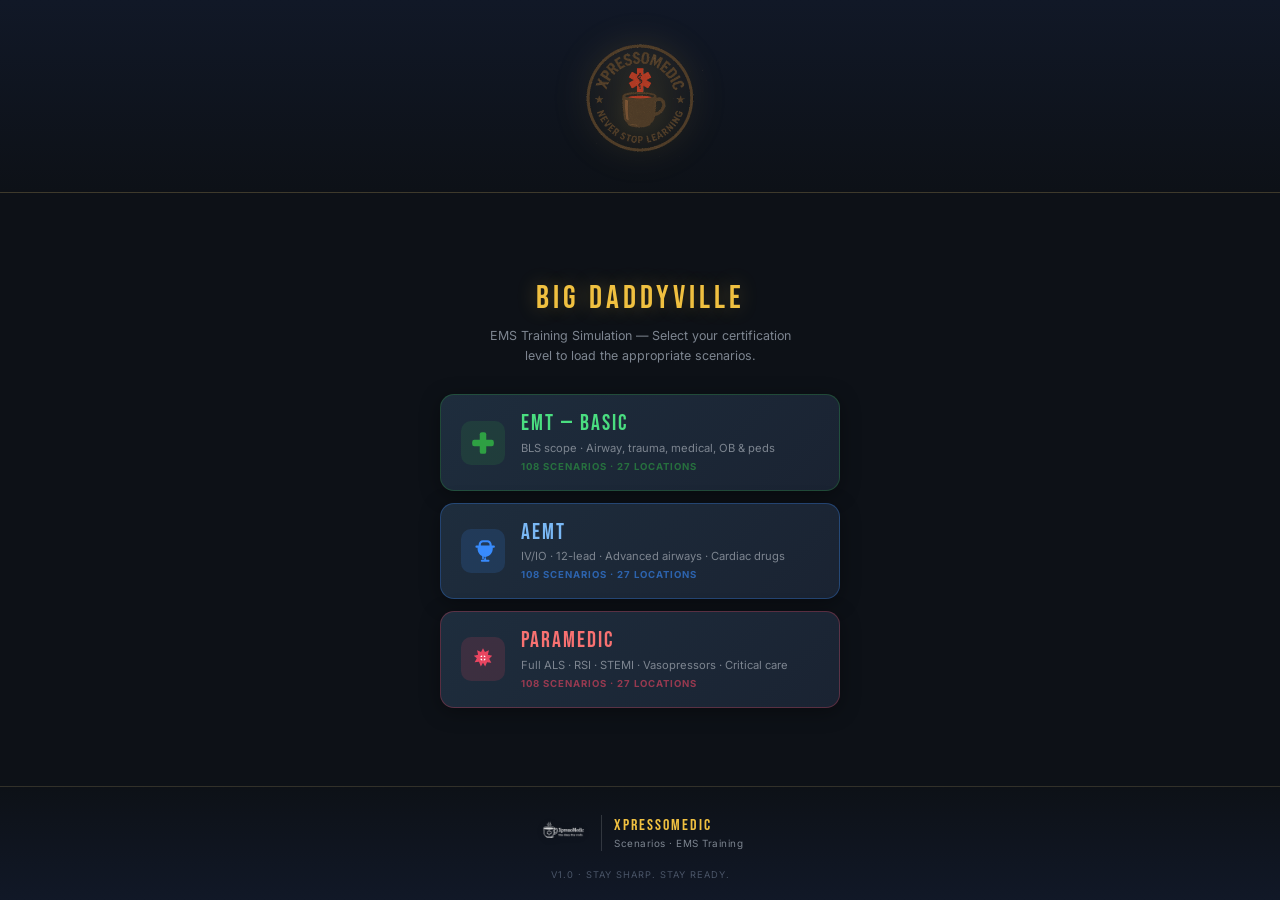
==== index.html @ c9c040af "Replace index.html with XpressoMedic Scenarios level selector" ====
<!DOCTYPE html>
<html lang="en">
<head>
  <meta charset="UTF-8"/>
  <meta name="viewport" content="width=device-width, initial-scale=1.0, viewport-fit=cover"/>
  <meta name="apple-mobile-web-app-capable" content="yes"/>
  <meta name="apple-mobile-web-app-status-bar-style" content="black-translucent"/>
  <title>XpressoMedic Scenarios</title>
  <link rel="stylesheet" href="css/style.css"/>
  <style>
    /* ── HOME SCREEN OVERRIDES ── */
    * { box-sizing: border-box; margin: 0; padding: 0; }

    body {
      font-family: 'Inter', -apple-system, BlinkMacSystemFont, sans-serif;
      background: #0d1117;
      color: #e6edf3;
      min-height: 100vh;
      min-height: -webkit-fill-available;
      display: flex;
      flex-direction: column;
      overflow-x: hidden;
    }

    /* HEADER */
    .home-header {
      background: linear-gradient(180deg, #111827 0%, #0d1117 100%);
      border-bottom: 1px solid rgba(240,192,64,0.2);
      padding: calc(env(safe-area-inset-top, 0px) + 28px) 24px 24px;
      display: flex;
      flex-direction: column;
      align-items: center;
      gap: 0;
      flex-shrink: 0;
    }

    .header-logo {
      width: 140px;
      height: 140px;
      object-fit: contain;
      filter: drop-shadow(0 0 16px rgba(240,192,64,0.25));
    }

    /* BODY */
    .home-body {
      flex: 1;
      display: flex;
      flex-direction: column;
      align-items: center;
      padding: 28px 20px 20px;
      gap: 0;
    }

    .home-title {
      font-family: 'Bebas Neue', 'Impact', sans-serif;
      font-size: 2rem;
      letter-spacing: 4px;
      color: #f0c040;
      text-align: center;
      margin-bottom: 8px;
      text-shadow: 0 0 20px rgba(240,192,64,0.3);
    }

    .home-subtitle {
      font-size: 0.78rem;
      color: #7d8590;
      text-align: center;
      line-height: 1.6;
      margin-bottom: 28px;
      max-width: 320px;
    }

    /* LEVEL CARDS */
    .level-cards {
      display: flex;
      flex-direction: column;
      gap: 12px;
      width: 100%;
      max-width: 400px;
    }

    .level-card {
      background: linear-gradient(135deg, #1e2d3d, #1a2332);
      border-radius: 14px;
      padding: 18px 20px;
      display: flex;
      align-items: center;
      gap: 16px;
      text-decoration: none;
      color: #e6edf3;
      transition: transform 0.15s, box-shadow 0.15s;
      -webkit-tap-highlight-color: transparent;
      box-shadow: 0 4px 20px rgba(0,0,0,0.35);
      position: relative;
      overflow: hidden;
    }

    .level-card::before {
      content: '';
      position: absolute;
      left: 0; top: 0; bottom: 0;
      width: 4px;
      border-radius: 14px 0 0 14px;
    }

    .level-card.emtb  { border: 1px solid rgba(46,160,67,0.3); }
    .level-card.aemt  { border: 1px solid rgba(56,139,253,0.3); }
    .level-card.medic { border: 1px solid rgba(233,69,96,0.3); }

    .level-card.emtb::before  { background: #2ea043; }
    .level-card.aemt::before  { background: #388bfd; }
    .level-card.medic::before { background: #e94560; }

    .level-card:active { transform: scale(0.98); }

    /* SVG icon container */
    .level-svg-icon {
      width: 44px;
      height: 44px;
      flex-shrink: 0;
      display: flex;
      align-items: center;
      justify-content: center;
      border-radius: 10px;
    }
    .level-card.emtb  .level-svg-icon { background: rgba(46,160,67,0.15); }
    .level-card.aemt  .level-svg-icon { background: rgba(56,139,253,0.15); }
    .level-card.medic .level-svg-icon { background: rgba(233,69,96,0.15); }

    .level-svg-icon svg {
      width: 26px;
      height: 26px;
    }

    .level-info { flex: 1; }

    .level-name {
      font-family: 'Bebas Neue', 'Impact', sans-serif;
      font-size: 1.35rem;
      letter-spacing: 2px;
      line-height: 1;
      margin-bottom: 5px;
    }
    .level-card.emtb  .level-name { color: #4ade80; }
    .level-card.aemt  .level-name { color: #7ab8f5; }
    .level-card.medic .level-name { color: #f87171; }

    .level-desc {
      font-size: 0.7rem;
      color: #7d8590;
      line-height: 1.5;
    }

    .level-count {
      font-size: 0.6rem;
      font-weight: 700;
      letter-spacing: 1px;
      text-transform: uppercase;
      margin-top: 4px;
      opacity: 0.6;
    }
    .level-card.emtb  .level-count { color: #2ea043; }
    .level-card.aemt  .level-count { color: #388bfd; }
    .level-card.medic .level-count { color: #e94560; }

    /* FOOTER */
    .home-footer {
      background: linear-gradient(180deg, #0d1117 0%, #111827 100%);
      border-top: 1px solid rgba(240,192,64,0.15);
      padding: 20px 24px;
      padding-bottom: calc(20px + env(safe-area-inset-bottom, 0px));
      display: flex;
      flex-direction: column;
      align-items: center;
      gap: 10px;
      flex-shrink: 0;
    }

    .footer-logo-row {
      display: flex;
      align-items: center;
      gap: 12px;
    }

    .footer-logo-img {
      height: 52px;
      width: auto;
      object-fit: contain;
      filter: brightness(0) invert(1) drop-shadow(0 1px 4px rgba(0,0,0,0.3));
      opacity: 0.85;
    }

    .footer-divider {
      width: 1px;
      height: 36px;
      background: rgba(255,255,255,0.15);
    }

    .footer-text-block { text-align: left; }

    .footer-brand {
      font-family: 'Bebas Neue', sans-serif;
      font-size: 1rem;
      letter-spacing: 2px;
      color: #f0c040;
      line-height: 1;
    }

    .footer-sub {
      font-size: 0.62rem;
      color: #7d8590;
      letter-spacing: 0.5px;
      margin-top: 3px;
    }

    .footer-version {
      font-size: 0.58rem;
      color: #4a5568;
      letter-spacing: 1px;
      text-transform: uppercase;
    }
  </style>
</head>
<body>

  <!-- HEADER -->
  <div class="home-header">
    <img src="images/xpresso-circle.png" alt="XpressoMedic" class="header-logo"/>
  </div>

  <!-- BODY -->
  <div class="home-body">

    <div class="home-title">Big Daddyville</div>
    <p class="home-subtitle">EMS Training Simulation — Select your certification level to load the appropriate scenarios.</p>

    <div class="level-cards">

      <!-- EMT-Basic -->
      <a class="level-card emtb" href="map.html?level=emtb">
        <div class="level-svg-icon">
          <svg viewBox="0 0 24 24" fill="none" xmlns="http://www.w3.org/2000/svg">
            <!-- Medical cross -->
            <rect x="9" y="2" width="6" height="20" rx="2" fill="#2ea043"/>
            <rect x="2" y="9" width="20" height="6" rx="2" fill="#2ea043"/>
          </svg>
        </div>
        <div class="level-info">
          <div class="level-name">EMT — Basic</div>
          <div class="level-desc">BLS scope · Airway, trauma, medical, OB &amp; peds</div>
          <div class="level-count">108 scenarios · 27 locations</div>
        </div>
      </a>

      <!-- AEMT -->
      <a class="level-card aemt" href="map.html?level=aemt">
        <div class="level-svg-icon">
          <svg viewBox="0 0 24 24" fill="none" xmlns="http://www.w3.org/2000/svg">
            <!-- IV drip bag -->
            <path d="M12 2C9.8 2 8 3.8 8 6v1H6a1 1 0 000 2h1v1c0 3.9 2.9 7.1 6.7 7.5L13 20h-2a1 1 0 000 2h6a1 1 0 000-2h-2l-.7-2.5C18.1 17.1 21 13.9 21 10V9h1a1 1 0 000-2h-2V6c0-2.2-1.8-4-4-4h-4zm0 2h4c1.1 0 2 .9 2 2v1H10V6c0-1.1.9-2 2-2z" fill="#388bfd"/>
            <circle cx="12" cy="13" r="1.5" fill="#388bfd"/>
            <line x1="12" y1="14.5" x2="12" y2="19" stroke="#388bfd" stroke-width="1.5" stroke-linecap="round"/>
          </svg>
        </div>
        <div class="level-info">
          <div class="level-name">AEMT</div>
          <div class="level-desc">IV/IO · 12-lead · Advanced airways · Cardiac drugs</div>
          <div class="level-count">108 scenarios · 27 locations</div>
        </div>
      </a>

      <!-- Paramedic -->
      <a class="level-card medic" href="map.html?level=medic">
        <div class="level-svg-icon">
          <!-- Star of Life -->
          <svg viewBox="0 0 24 24" fill="none" xmlns="http://www.w3.org/2000/svg">
            <path d="M12 2l1.8 3.6L17.5 4l-1 4 4 1-2.8 2.8 2 3.7-4-.5L14 19l-2-3.5L10 19l-1.7-4.5-4 .5 2-3.7L3.5 9l4-1-1-4 3.7 1.6z" fill="#e94560"/>
            <circle cx="12" cy="11" r="2.5" fill="white"/>
            <rect x="11.2" y="8" width="1.6" height="6" rx="0.8" fill="#e94560"/>
            <rect x="9" y="10.2" width="6" height="1.6" rx="0.8" fill="#e94560"/>
          </svg>
        </div>
        <div class="level-info">
          <div class="level-name">Paramedic</div>
          <div class="level-desc">Full ALS · RSI · STEMI · Vasopressors · Critical care</div>
          <div class="level-count">108 scenarios · 27 locations</div>
        </div>
      </a>

    </div>
  </div>

  <!-- FOOTER -->
  <div class="home-footer">
    <div class="footer-logo-row">
      <img src="images/xpresso-white.png" alt="XpressoMedic" class="footer-logo-img"/>
      <div class="footer-divider"></div>
      <div class="footer-text-block">
        <div class="footer-brand">XpressoMedic</div>
        <div class="footer-sub">Scenarios · EMS Training</div>
      </div>
    </div>
    <div class="footer-version">v1.0 · Stay Sharp. Stay Ready.</div>
  </div>

</body>
</html>
---- css/style.css ----
/* ============================================================
   XpressoMedic Scenarios — App Stylesheet
   Dark theme, gold accent, Inter font
   ============================================================ */

@import url('https://fonts.googleapis.com/css2?family=Bebas+Neue&family=Inter:wght@400;500;600;700&display=swap');

*, *::before, *::after { box-sizing: border-box; margin: 0; padding: 0; }

:root {
  --bg:          #0d1117;
  --surface:     #161b22;
  --panel:       #1a2332;
  --card:        #1e2d3d;
  --gold:        #f0c040;
  --gold2:       #ffd966;
  --red:         #e94560;
  --green:       #2ea043;
  --blue:        #388bfd;
  --text:        #e6edf3;
  --muted:       #7d8590;
  --border:      #30363d;
  --radius:      10px;

  /* Safe areas for iOS notch / home bar */
  --safe-top:    env(safe-area-inset-top, 0px);
  --safe-bottom: env(safe-area-inset-bottom, 0px);
  --safe-left:   env(safe-area-inset-left, 0px);
  --safe-right:  env(safe-area-inset-right, 0px);
}

html, body {
  height: 100%;
  overflow: hidden;
  font-family: 'Inter', sans-serif;
  background: var(--bg);
  color: var(--text);
  -webkit-font-smoothing: antialiased;
  -webkit-tap-highlight-color: transparent;
  user-select: none;
  -webkit-user-select: none;
}

/* ── HOME SCREEN ─────────────────────────────────────────── */
.home-screen {
  display: flex;
  flex-direction: column;
  min-height: 100vh;
  min-height: -webkit-fill-available;
  background: linear-gradient(160deg, #0d1117 0%, #1a1a2e 50%, #0d1117 100%);
  padding-top: var(--safe-top);
  padding-bottom: var(--safe-bottom);
}

.home-header {
  padding: 24px 24px 20px;
  text-align: center;
  border-bottom: 1px solid var(--border);
  background: linear-gradient(180deg, #1a1a2e 0%, #0d1117 100%);
  flex-shrink: 0;
}

.home-logo {
  max-width: 260px;
  max-height: 70px;
  object-fit: contain;
  margin: 0 auto;
  display: block;
  filter: drop-shadow(0 2px 8px rgba(240,192,64,0.2));
}

.home-logo-placeholder {
  font-family: 'Bebas Neue', sans-serif;
  font-size: 2rem;
  color: var(--gold);
  letter-spacing: 3px;
  margin-bottom: 4px;
  text-shadow: 0 0 20px rgba(240,192,64,0.4);
}

.home-tagline {
  font-size: 0.7rem;
  color: var(--muted);
  letter-spacing: 2px;
  text-transform: uppercase;
}

.home-body {
  flex: 1;
  display: flex;
  flex-direction: column;
  align-items: center;
  justify-content: center;
  padding: 32px 24px;
  gap: 16px;
}

.home-title {
  font-family: 'Bebas Neue', sans-serif;
  font-size: 1.6rem;
  color: var(--gold);
  letter-spacing: 3px;
  text-align: center;
  margin-bottom: 8px;
}

.home-subtitle {
  font-size: 0.8rem;
  color: var(--muted);
  text-align: center;
  line-height: 1.6;
  margin-bottom: 16px;
  max-width: 320px;
}

/* Level select cards */
.level-cards {
  display: flex;
  flex-direction: column;
  gap: 14px;
  width: 100%;
  max-width: 380px;
}

.level-card {
  background: linear-gradient(135deg, var(--card), var(--panel));
  border: 1px solid var(--border);
  border-radius: 16px;
  padding: 20px 22px;
  display: flex;
  align-items: center;
  gap: 18px;
  cursor: pointer;
  transition: all 0.18s;
  text-decoration: none;
  color: var(--text);
  -webkit-tap-highlight-color: transparent;
  position: relative;
  overflow: hidden;
  box-shadow: 0 4px 16px rgba(0,0,0,0.3);
}

.level-card::before {
  content: '';
  position: absolute;
  inset: 0;
  opacity: 0;
  transition: opacity 0.18s;
  border-radius: 14px;
}

.level-card:active::before { opacity: 1; background: rgba(255,255,255,0.06); }
.level-card:active { transform: scale(0.98); }

.level-card.emtb { border-left: 4px solid #2ea043; }
.level-card.aemt { border-left: 4px solid #388bfd; }
.level-card.medic { border-left: 4px solid #e94560; }

.level-card.emtb::before { background: rgba(46,160,67,0.08); }
.level-card.aemt::before  { background: rgba(56,139,253,0.08); }
.level-card.medic::before { background: rgba(233,69,96,0.08); }

.level-icon {
  font-size: 2.4rem;
  flex-shrink: 0;
  filter: drop-shadow(0 2px 8px rgba(0,0,0,0.5));
}

.level-info { flex: 1; }

.level-name {
  font-family: 'Bebas Neue', sans-serif;
  font-size: 1.5rem;
  letter-spacing: 2px;
  line-height: 1;
  margin-bottom: 6px;
}
.level-card.emtb .level-name { color: #4ade80; }
.level-card.aemt .level-name { color: #7ab8f5; }
.level-card.medic .level-name { color: #f87171; }

.level-desc {
  font-size: 0.72rem;
  color: var(--muted);
  line-height: 1.55;
}

/* arrow removed - clean tap target */

.home-footer {
  padding: 16px 24px;
  padding-bottom: calc(16px + var(--safe-bottom));
  text-align: center;
  border-top: 1px solid var(--border);
  flex-shrink: 0;
}

.home-footer p {
  font-size: 0.62rem;
  color: var(--muted);
  letter-spacing: 0.5px;
}

.home-footer strong { color: var(--gold); }

/* ── MAP SCREEN ──────────────────────────────────────────── */
.map-screen {
  display: flex;
  flex-direction: column;
  height: 100vh;
  height: -webkit-fill-available;
  overflow: hidden;
  padding-top: var(--safe-top);
}

/* Header */
.app-header {
  background: linear-gradient(90deg, #0d1117 0%, #1a1a2e 50%, #0d1117 100%);
  border-bottom: 2px solid var(--gold);
  padding: 8px 14px;
  display: flex;
  align-items: center;
  gap: 12px;
  flex-shrink: 0;
  position: relative;
}

.app-header::after {
  content: '';
  position: absolute;
  bottom: -4px;
  left: 0; right: 0;
  height: 2px;
  background: linear-gradient(90deg, transparent, var(--gold), transparent);
  opacity: 0.3;
}

.header-back {
  background: none;
  border: 1px solid var(--border);
  color: var(--gold);
  font-size: 1.1rem;
  padding: 6px 10px;
  border-radius: 8px;
  cursor: pointer;
  flex-shrink: 0;
  line-height: 1;
}

.header-back:active { background: rgba(255,255,255,0.08); }

.header-center { flex: 1; min-width: 0; }

.header-title {
  font-family: 'Bebas Neue', sans-serif;
  font-size: 1.4rem;
  letter-spacing: 3px;
  color: var(--gold);
  line-height: 1;
  white-space: nowrap;
  overflow: hidden;
  text-overflow: ellipsis;
}

.header-sub {
  font-size: 0.58rem;
  color: var(--muted);
  letter-spacing: 1.5px;
  text-transform: uppercase;
  margin-top: 1px;
}

.header-badge {
  background: linear-gradient(135deg, #c0392b, var(--red));
  color: #fff;
  font-size: 0.55rem;
  font-weight: 700;
  padding: 4px 8px;
  border-radius: 20px;
  letter-spacing: 0.5px;
  text-transform: uppercase;
  flex-shrink: 0;
  white-space: nowrap;
}

.header-badge.emtb  { background: linear-gradient(135deg, #166534, #2ea043); }
.header-badge.aemt  { background: linear-gradient(135deg, #1e3a5f, #388bfd); }
.header-badge.medic { background: linear-gradient(135deg, #7f1d1d, var(--red)); }

/* Layout */
.map-layout {
  display: flex;
  flex: 1;
  overflow: hidden;
}

/* Map */
.map-wrap {
  flex: 1;
  position: relative;
  overflow: hidden;
  background: var(--bg);
  -webkit-tap-highlight-color: transparent;
}

svg#town {
  width: 100%;
  height: 100%;
  display: block;
  touch-action: none;
}

/* Pins */
.pin-group { cursor: pointer; }
.pin-circle { transition: filter 0.15s; }
.pin-group:hover .pin-circle,
.pin-group.active .pin-circle {
  filter: brightness(1.4) drop-shadow(0 0 10px currentColor);
}
.pin-group.active .pin-circle {
  stroke: #fff !important;
  stroke-width: 3 !important;
}

/* Hover popup */
#hover-popup {
  position: absolute;
  pointer-events: none;
  display: none;
  z-index: 100;
  flex-direction: column;
  align-items: center;
}
#hover-popup.visible { display: flex; }

.popup-card {
  background: linear-gradient(160deg, #1a2a3e, #0d1b2e);
  border: 1.5px solid var(--gold);
  border-radius: 10px;
  min-width: 170px;
  max-width: 210px;
  box-shadow: 0 12px 40px rgba(0,0,0,0.7);
  overflow: hidden;
  animation: popIn 0.12s ease-out;
}
@keyframes popIn {
  from { opacity:0; transform:scale(0.88); }
  to   { opacity:1; transform:scale(1); }
}
.popup-logo-area {
  width: 100%;
  height: 72px;
  display: flex;
  align-items: center;
  justify-content: center;
  position: relative;
  overflow: hidden;
}
.popup-logo-bg {
  position: absolute;
  inset: 0;
  opacity: 0.12;
  font-size: 80px;
  display: flex;
  align-items: center;
  justify-content: center;
  filter: blur(6px);
}
.popup-logo-main {
  position: relative;
  font-size: 2.4rem;
  filter: drop-shadow(0 2px 8px rgba(0,0,0,0.5));
}
.popup-sign {
  font-size: 0.58rem;
  letter-spacing: 2px;
  text-align: center;
  padding: 2px 8px 0;
  color: var(--gold);
  text-transform: uppercase;
  opacity: 0.65;
  font-weight: 600;
}
.popup-info { padding: 7px 11px 9px; border-top: 1px solid rgba(240,192,64,0.15); }
.popup-name {
  font-family: 'Bebas Neue', sans-serif;
  font-size: 0.95rem;
  color: var(--gold);
  letter-spacing: 1px;
  line-height: 1.1;
}
.popup-addr  { font-size: 0.6rem; color: var(--muted); margin-top: 2px; }
.popup-meta  { margin-top: 4px; display: flex; align-items: center; gap: 4px; }
.popup-cat-dot   { display: inline-block; width: 6px; height: 6px; border-radius: 50%; flex-shrink: 0; }
.popup-cat-label { font-size: 0.58rem; color: var(--muted); text-transform: uppercase; letter-spacing: 0.5px; }
.popup-hint { margin-top: 5px; font-size: 0.58rem; color: #3a5a78; text-align: center; padding: 3px 6px; background: rgba(255,255,255,0.02); border-radius: 4px; border: 1px solid rgba(255,255,255,0.04); }
.popup-caret-up   { width:0; height:0; border-left:7px solid transparent; border-right:7px solid transparent; border-top:7px solid var(--gold); }
.popup-caret-down { width:0; height:0; border-left:7px solid transparent; border-right:7px solid transparent; border-bottom:7px solid var(--gold); margin-bottom:-1px; display:none; }

/* Sidebar */
.sidebar {
  width: 360px;
  background: var(--surface);
  border-left: 1px solid var(--border);
  display: flex;
  flex-direction: column;
  overflow: hidden;
  flex-shrink: 0;
}

.sidebar-header {
  padding: 12px 14px 10px;
  border-bottom: 1px solid var(--border);
  background: linear-gradient(180deg, #1a1a2e, var(--surface));
  flex-shrink: 0;
}
.sidebar-header h2 {
  font-family: 'Bebas Neue', sans-serif;
  font-size: 1.1rem;
  color: var(--gold);
  letter-spacing: 2px;
}
.sidebar-header p { font-size: 0.65rem; color: var(--muted); margin-top: 1px; }

.legend {
  padding: 8px 14px;
  border-bottom: 1px solid var(--border);
  display: flex;
  flex-wrap: wrap;
  gap: 5px;
  flex-shrink: 0;
}
.leg-item { display: flex; align-items: center; gap: 4px; font-size: 0.6rem; color: var(--muted); }
.leg-dot  { width: 8px; height: 8px; border-radius: 50%; flex-shrink: 0; }

/* Scenario panel */
.scenario-wrap {
  flex: 1;
  overflow-y: auto;
  padding: 14px;
  -webkit-overflow-scrolling: touch;
}
.scenario-wrap::-webkit-scrollbar { width: 3px; }
.scenario-wrap::-webkit-scrollbar-thumb { background: var(--border); border-radius: 2px; }

/* Idle state */
.idle-state { text-align: center; padding: 40px 20px; color: var(--muted); }
.idle-state .icon { font-size: 3rem; margin-bottom: 14px; opacity: 0.7; }
.idle-state h3 { font-family: 'Bebas Neue', sans-serif; font-size: 1.3rem; color: var(--gold); letter-spacing: 2px; margin-bottom: 8px; }
.idle-state p { font-size: 0.76rem; line-height: 1.7; }

/* Location header */
.loc-header {
  background: linear-gradient(135deg, var(--card), var(--panel));
  border: 1px solid var(--border);
  border-radius: var(--radius);
  padding: 11px 13px;
  margin-bottom: 10px;
  display: flex;
  align-items: flex-start;
  gap: 11px;
}
.loc-icon  { font-size: 1.8rem; flex-shrink: 0; }
.loc-name  { font-family: 'Bebas Neue', sans-serif; font-size: 1.05rem; color: var(--gold); letter-spacing: 1px; line-height: 1.1; }
.loc-addr  { font-size: 0.62rem; color: var(--muted); margin-top: 2px; }
.loc-cat   { margin-top: 4px; display: inline-flex; align-items: center; gap: 4px; font-size: 0.58rem; padding: 2px 7px; border-radius: 10px; background: rgba(56,139,253,0.12); color: #7ab8f5; letter-spacing: 0.5px; text-transform: uppercase; font-weight: 600; border: 1px solid rgba(56,139,253,0.2); }
.scenario-tag { font-size: 0.58rem; color: var(--muted); margin-top: 3px; }

/* Dispatch block */
.dispatch-block {
  background: linear-gradient(135deg, #0a1828, #0d1f30);
  border: 1px solid rgba(240,192,64,0.25);
  border-left: 3px solid var(--gold);
  border-radius: var(--radius);
  padding: 11px 13px;
  margin-bottom: 10px;
}
.dispatch-label { font-size: 0.58rem; font-weight: 700; text-transform: uppercase; letter-spacing: 2px; color: var(--gold); margin-bottom: 5px; }
.dispatch-text  { font-size: 0.8rem; line-height: 1.7; color: var(--gold2); font-style: italic; }

/* Reveal all */
.reveal-all-btn {
  width: 100%;
  margin-bottom: 10px;
  padding: 8px;
  background: rgba(46,160,67,0.1);
  color: #5a9a5a;
  border: 1px solid rgba(46,160,67,0.25);
  border-radius: var(--radius);
  font-size: 0.68rem;
  font-weight: 600;
  cursor: pointer;
  letter-spacing: 0.5px;
  transition: all 0.15s;
}
.reveal-all-btn:active { background: rgba(46,160,67,0.2); }

/* Reveal sections */
.reveal-section { margin-bottom: 7px; }

.reveal-btn {
  width: 100%;
  background: var(--card);
  border: 1px solid var(--border);
  border-radius: var(--radius);
  padding: 10px 13px;
  display: flex;
  align-items: center;
  justify-content: space-between;
  cursor: pointer;
  transition: all 0.15s;
  text-align: left;
  color: var(--text);
}
.reveal-btn:active       { background: var(--panel); }
.reveal-btn.revealed     { background: var(--panel); border-color: #2a4a6a; }
.reveal-btn-left         { display: flex; align-items: center; gap: 8px; }
.reveal-btn-icon         { font-size: 1rem; }
.reveal-btn-label        { font-size: 0.7rem; font-weight: 600; color: var(--text); }
.reveal-btn-sub          { font-size: 0.58rem; color: var(--muted); margin-top: 1px; }
.reveal-chevron          { font-size: 0.85rem; color: var(--muted); transition: transform 0.2s; }
.reveal-btn.revealed .reveal-chevron { transform: rotate(90deg); color: var(--gold); }

.reveal-content {
  display: none;
  background: var(--panel);
  border: 1px solid #2a4a6a;
  border-top: none;
  border-radius: 0 0 var(--radius) var(--radius);
  padding: 11px 13px;
  animation: slideDown 0.14s ease-out;
}
.reveal-content.open { display: block; }
@keyframes slideDown {
  from { opacity:0; transform:translateY(-4px); }
  to   { opacity:1; transform:translateY(0); }
}

.content-text   { font-size: 0.78rem; line-height: 1.75; color: #c8d8e8; }
.content-label  { font-size: 0.58rem; font-weight: 700; text-transform: uppercase; letter-spacing: 1.5px; color: var(--muted); margin-bottom: 5px; }
.content-value  { font-size: 0.8rem; font-weight: 600; color: #fff; line-height: 1.5; }

/* Vitals grid */
.vitals-grid { display: grid; grid-template-columns: repeat(3,1fr); gap: 6px; margin-top: 4px; }
.vital { background: #0a1828; border-radius: 6px; padding: 7px 8px; text-align: center; border: 1px solid #1a3050; }
.vital .val { font-size: 0.95rem; font-weight: 700; color: #fff; font-family: 'Bebas Neue', sans-serif; }
.vital .lbl { font-size: 0.55rem; color: var(--muted); text-transform: uppercase; margin-top: 2px; letter-spacing: 0.5px; }

/* Teaching points */
.teaching-block {
  background: linear-gradient(135deg, #0d1f10, #0a1a0d);
  border: 1px solid rgba(46,160,67,0.3);
  border-left: 3px solid var(--green);
  border-radius: var(--radius);
  padding: 11px 13px;
  margin-top: 4px;
}
.tp-item { display: flex; gap: 9px; margin-bottom: 9px; }
.tp-item:last-child { margin-bottom: 0; }
.tp-num { background: var(--green); color: #fff; font-size: 0.62rem; font-weight: 700; width: 18px; height: 18px; border-radius: 50%; display: flex; align-items: center; justify-content: center; flex-shrink: 0; margin-top: 1px; }
.tp-text { font-size: 0.76rem; line-height: 1.65; color: #b8d8b8; }

/* Bottom buttons */
.btn-row { display: flex; gap: 7px; margin-top: 11px; padding-top: 11px; border-top: 1px solid var(--border); }
.btn { flex: 1; padding: 9px 8px; font-weight: 700; font-size: 0.7rem; border: none; border-radius: var(--radius); cursor: pointer; transition: all 0.15s; letter-spacing: 0.3px; }
.btn:active { transform: scale(0.97); }
.btn-next   { background: var(--card); color: var(--gold2); border: 1px solid #2a4a6a; }
.btn-random { background: linear-gradient(135deg,#1a3a5a,#1e4070); color: var(--gold); border: 1px solid #2a5a8a; }
.btn-reset  { background: rgba(233,69,96,0.12); color: var(--red); border: 1px solid rgba(233,69,96,0.3); }

/* ── RESPONSIVE ──────────────────────────────────────────── */
@media (max-width: 768px) {
  .map-layout { flex-direction: column; overflow: auto; }
  .map-wrap   { flex: none; height: 45vw; min-height: 220px; max-height: 48vh; width: 100%; }
  .sidebar    { width: 100%; border-left: none; border-top: 1px solid var(--border); flex: 1; overflow: auto; }
  .scenario-wrap { overflow-y: visible; }
  .sidebar-header h2 { font-size: 0.95rem; }
  .btn { font-size: 0.65rem; padding: 8px 5px; }
}

@media (max-width: 768px) and (orientation: landscape) {
  .map-layout { flex-direction: row; overflow: hidden; }
  .map-wrap   { flex: 1; height: 100%; max-height: none; }
  .sidebar    { width: 320px; border-left: 1px solid var(--border); border-top: none; }
  .scenario-wrap { overflow-y: auto; }
}
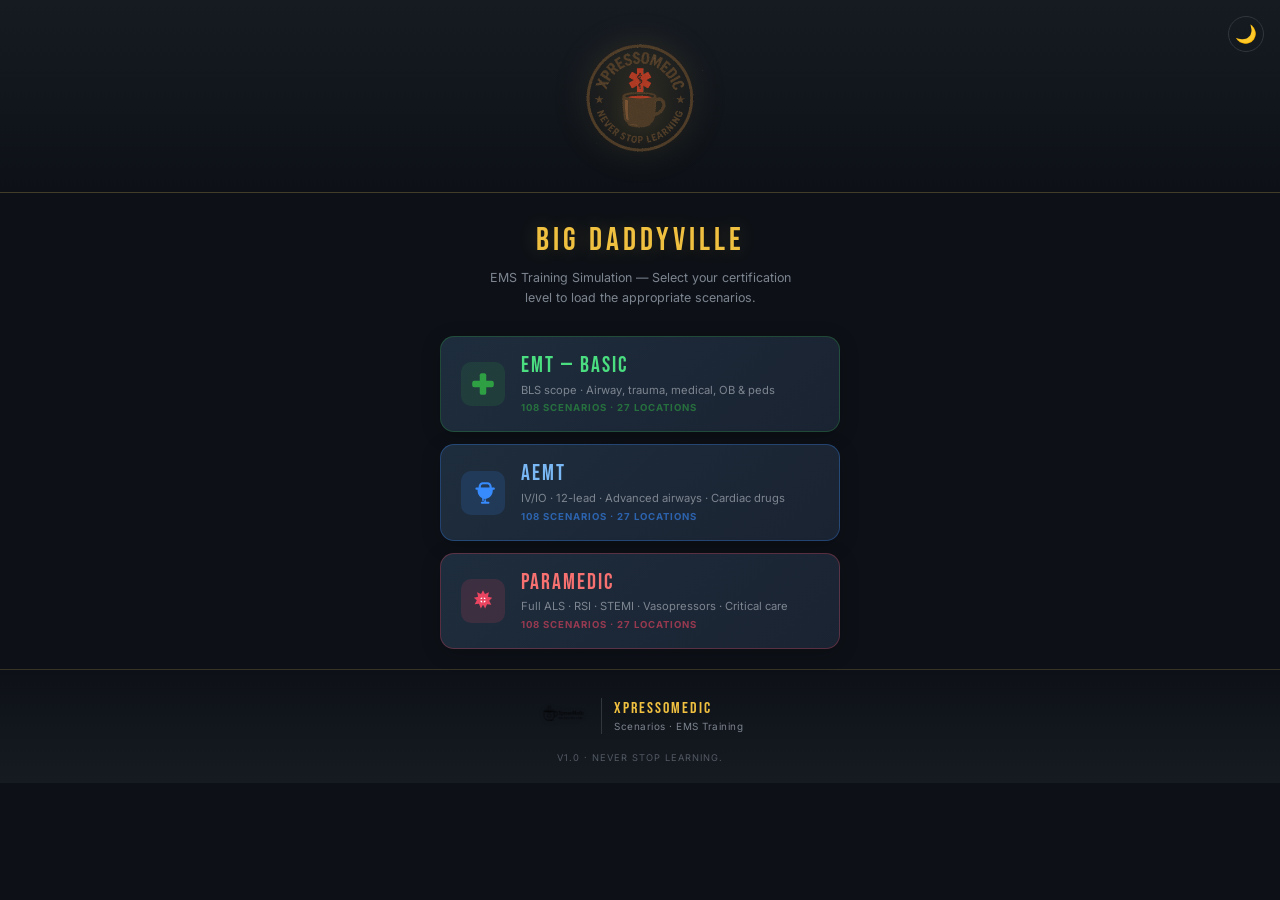
==== commit d864f08b: "Sync with iOS app www/" ====
--- a/index.html
+++ b/index.html
@@ -1,5 +1,5 @@
 <!DOCTYPE html>
-<html lang="en">
+<html lang="en" data-theme="dark">
 <head>
   <meta charset="UTF-8"/>
   <meta name="viewport" content="width=device-width, initial-scale=1.0, viewport-fit=cover"/>
@@ -7,24 +7,35 @@
   <meta name="apple-mobile-web-app-status-bar-style" content="black-translucent"/>
   <title>XpressoMedic Scenarios</title>
   <link rel="stylesheet" href="css/style.css"/>
+  <script>
+    // Apply saved theme before paint to avoid flash
+    (function() {
+      const saved = localStorage.getItem('xm-theme') ||
+        (window.matchMedia('(prefers-color-scheme: light)').matches ? 'light' : 'dark');
+      document.documentElement.setAttribute('data-theme', saved);
+    })();
+  </script>
   <style>
     /* ── HOME SCREEN OVERRIDES ── */
     * { box-sizing: border-box; margin: 0; padding: 0; }
 
     body {
       font-family: 'Inter', -apple-system, BlinkMacSystemFont, sans-serif;
-      background: #0d1117;
-      color: #e6edf3;
+      background: var(--bg);
+      color: var(--text);
       min-height: 100vh;
       min-height: -webkit-fill-available;
       display: flex;
       flex-direction: column;
       overflow-x: hidden;
+      overflow-y: auto;
+      -webkit-overflow-scrolling: touch;
+      transition: background 0.25s, color 0.25s;
     }
 
     /* HEADER */
     .home-header {
-      background: linear-gradient(180deg, #111827 0%, #0d1117 100%);
+      background: linear-gradient(180deg, var(--surface) 0%, var(--bg) 100%);
       border-bottom: 1px solid rgba(240,192,64,0.2);
       padding: calc(env(safe-area-inset-top, 0px) + 28px) 24px 24px;
       display: flex;
@@ -32,7 +43,27 @@
       align-items: center;
       gap: 0;
       flex-shrink: 0;
-    }
+      position: relative;
+    }
+
+    .theme-toggle-home {
+      position: absolute;
+      top: calc(env(safe-area-inset-top, 0px) + 16px);
+      right: 16px;
+      background: none;
+      border: 1px solid var(--border);
+      color: var(--muted);
+      font-size: 1.1rem;
+      width: 36px;
+      height: 36px;
+      border-radius: 50%;
+      cursor: pointer;
+      display: flex;
+      align-items: center;
+      justify-content: center;
+      transition: all 0.2s;
+    }
+    .theme-toggle-home:active { background: rgba(128,128,128,0.15); }
 
     .header-logo {
       width: 140px;
@@ -55,15 +86,15 @@
       font-family: 'Bebas Neue', 'Impact', sans-serif;
       font-size: 2rem;
       letter-spacing: 4px;
-      color: #f0c040;
+      color: var(--gold);
       text-align: center;
       margin-bottom: 8px;
-      text-shadow: 0 0 20px rgba(240,192,64,0.3);
+      text-shadow: 0 0 20px rgba(240,192,64,0.2);
     }
 
     .home-subtitle {
       font-size: 0.78rem;
-      color: #7d8590;
+      color: var(--muted);
       text-align: center;
       line-height: 1.6;
       margin-bottom: 28px;
@@ -80,17 +111,17 @@
     }
 
     .level-card {
-      background: linear-gradient(135deg, #1e2d3d, #1a2332);
+      background: linear-gradient(135deg, var(--card), var(--panel));
       border-radius: 14px;
       padding: 18px 20px;
       display: flex;
       align-items: center;
       gap: 16px;
       text-decoration: none;
-      color: #e6edf3;
+      color: var(--text);
       transition: transform 0.15s, box-shadow 0.15s;
       -webkit-tap-highlight-color: transparent;
-      box-shadow: 0 4px 20px rgba(0,0,0,0.35);
+      box-shadow: 0 4px 20px rgba(0,0,0,0.2);
       position: relative;
       overflow: hidden;
     }
@@ -127,10 +158,7 @@
     .level-card.aemt  .level-svg-icon { background: rgba(56,139,253,0.15); }
     .level-card.medic .level-svg-icon { background: rgba(233,69,96,0.15); }
 
-    .level-svg-icon svg {
-      width: 26px;
-      height: 26px;
-    }
+    .level-svg-icon svg { width: 26px; height: 26px; }
 
     .level-info { flex: 1; }
 
@@ -147,7 +175,7 @@
 
     .level-desc {
       font-size: 0.7rem;
-      color: #7d8590;
+      color: var(--muted);
       line-height: 1.5;
     }
 
@@ -165,7 +193,7 @@
 
     /* FOOTER */
     .home-footer {
-      background: linear-gradient(180deg, #0d1117 0%, #111827 100%);
+      background: linear-gradient(180deg, var(--bg) 0%, var(--surface) 100%);
       border-top: 1px solid rgba(240,192,64,0.15);
       padding: 20px 24px;
       padding-bottom: calc(20px + env(safe-area-inset-bottom, 0px));
@@ -186,14 +214,15 @@
       height: 52px;
       width: auto;
       object-fit: contain;
-      filter: brightness(0) invert(1) drop-shadow(0 1px 4px rgba(0,0,0,0.3));
       opacity: 0.85;
     }
+    [data-theme="dark"]  .footer-logo-img { filter: brightness(0) invert(1) drop-shadow(0 1px 4px rgba(0,0,0,0.3)); }
+    [data-theme="light"] .footer-logo-img { filter: brightness(0) drop-shadow(0 1px 4px rgba(0,0,0,0.15)); opacity: 0.7; }
 
     .footer-divider {
       width: 1px;
       height: 36px;
-      background: rgba(255,255,255,0.15);
+      background: var(--border);
     }
 
     .footer-text-block { text-align: left; }
@@ -202,22 +231,23 @@
       font-family: 'Bebas Neue', sans-serif;
       font-size: 1rem;
       letter-spacing: 2px;
-      color: #f0c040;
+      color: var(--gold);
       line-height: 1;
     }
 
     .footer-sub {
       font-size: 0.62rem;
-      color: #7d8590;
+      color: var(--muted);
       letter-spacing: 0.5px;
       margin-top: 3px;
     }
 
     .footer-version {
       font-size: 0.58rem;
-      color: #4a5568;
+      color: var(--muted);
       letter-spacing: 1px;
       text-transform: uppercase;
+      opacity: 0.6;
     }
   </style>
 </head>
@@ -225,6 +255,7 @@
 
   <!-- HEADER -->
   <div class="home-header">
+    <button class="theme-toggle-home" id="themeToggle" aria-label="Toggle theme">🌙</button>
     <img src="images/xpresso-circle.png" alt="XpressoMedic" class="header-logo"/>
   </div>
 
@@ -300,8 +331,23 @@
         <div class="footer-sub">Scenarios · EMS Training</div>
       </div>
     </div>
-    <div class="footer-version">v1.0 · Stay Sharp. Stay Ready.</div>
+    <div class="footer-version">v1.0 · Never Stop Learning.</div>
   </div>
 
+  <script>
+    const toggle = document.getElementById('themeToggle');
+    function applyTheme(theme) {
+      document.documentElement.setAttribute('data-theme', theme);
+      localStorage.setItem('xm-theme', theme);
+      toggle.textContent = theme === 'dark' ? '☀️' : '🌙';
+    }
+    // Set icon to match current theme
+    const current = document.documentElement.getAttribute('data-theme') || 'dark';
+    toggle.textContent = current === 'dark' ? '☀️' : '🌙';
+    toggle.addEventListener('click', () => {
+      const next = document.documentElement.getAttribute('data-theme') === 'dark' ? 'light' : 'dark';
+      applyTheme(next);
+    });
+  </script>
 </body>
 </html>
--- a/css/style.css
+++ b/css/style.css
@@ -30,8 +30,8 @@
 }
 
 html, body {
-  height: 100%;
-  overflow: hidden;
+  min-height: 100%;
+  overflow: auto;
   font-family: 'Inter', sans-serif;
   background: var(--bg);
   color: var(--text);
@@ -46,6 +46,7 @@
   display: flex;
   flex-direction: column;
   min-height: 100vh;
+  overflow-y: auto;
   min-height: -webkit-fill-available;
   background: linear-gradient(160deg, #0d1117 0%, #1a1a2e 50%, #0d1117 100%);
   padding-top: var(--safe-top);
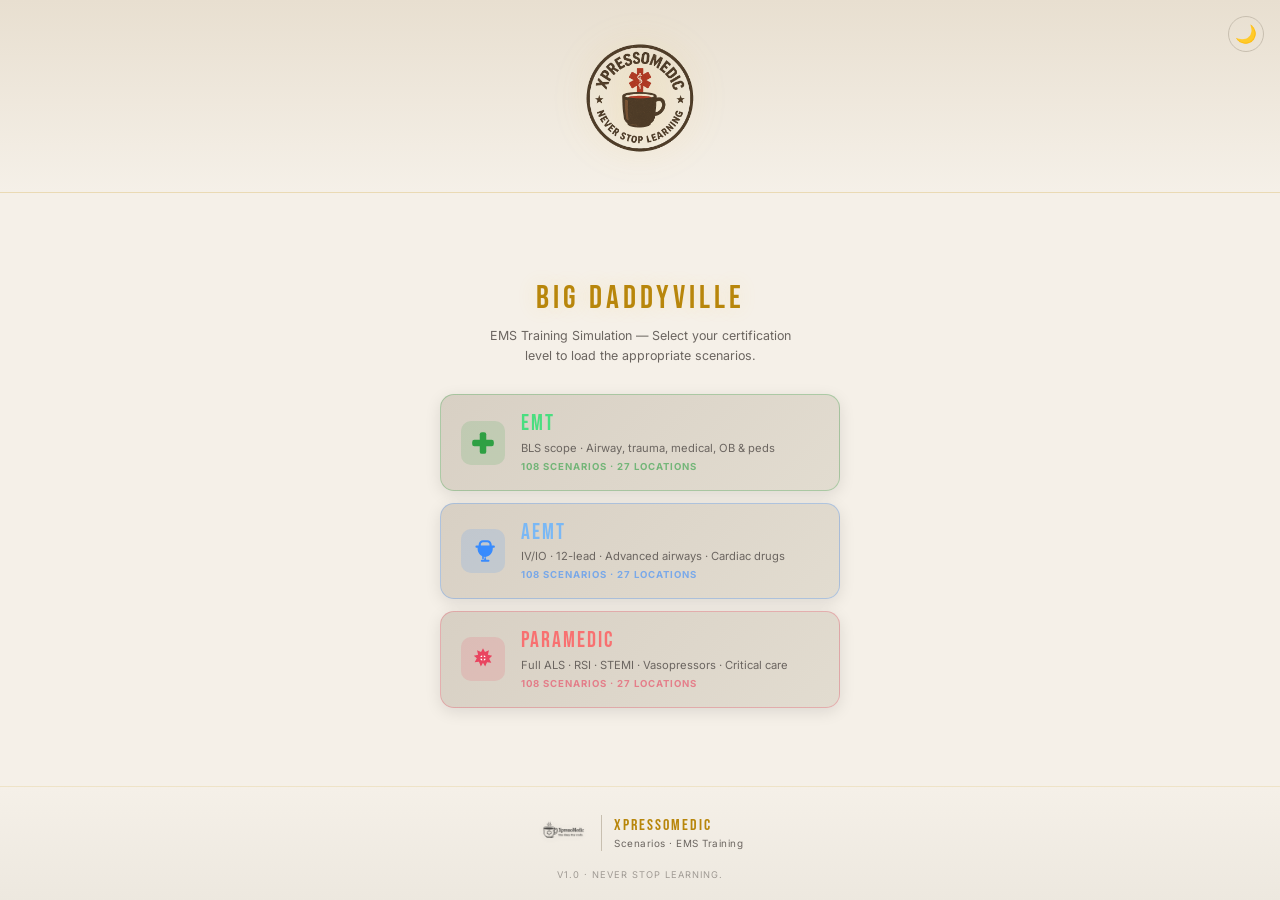
==== commit fe3b3930: "Add estates/hospital scenarios, fix Next/Random bug, rename EMT-B to EMT" ====
--- a/index.html
+++ b/index.html
@@ -267,7 +267,7 @@
 
     <div class="level-cards">
 
-      <!-- EMT-Basic -->
+      <!-- EMT -->
       <a class="level-card emtb" href="map.html?level=emtb">
         <div class="level-svg-icon">
           <svg viewBox="0 0 24 24" fill="none" xmlns="http://www.w3.org/2000/svg">
@@ -277,7 +277,7 @@
           </svg>
         </div>
         <div class="level-info">
-          <div class="level-name">EMT — Basic</div>
+          <div class="level-name">EMT</div>
           <div class="level-desc">BLS scope · Airway, trauma, medical, OB &amp; peds</div>
           <div class="level-count">108 scenarios · 27 locations</div>
         </div>
--- a/css/style.css
+++ b/css/style.css
@@ -29,9 +29,111 @@
   --safe-right:  env(safe-area-inset-right, 0px);
 }
 
+/* ── LIGHT THEME ─────────────────────────────────────────── */
+[data-theme="light"] {
+  --bg:       #f5f0e8;
+  --surface:  #ede8df;
+  --panel:    #e2dcd0;
+  --card:     #d8d0c4;
+  --gold:     #b8860b;
+  --gold2:    #a0720a;
+  --red:      #c0392b;
+  --green:    #1e7e34;
+  --blue:     #1a5fb4;
+  --text:     #1c1a16;
+  --muted:    #6b6560;
+  --border:   #c8bfb0;
+}
+
+/* Light theme gradient overrides */
+[data-theme="light"] .home-screen {
+  background: linear-gradient(160deg, #f5f0e8 0%, #ede0cc 50%, #f5f0e8 100%);
+}
+[data-theme="light"] .home-header {
+  background: linear-gradient(180deg, #e8dfd0 0%, #f5f0e8 100%);
+}
+[data-theme="light"] .app-header {
+  background: linear-gradient(90deg, #f5f0e8 0%, #ede0cc 50%, #f5f0e8 100%);
+}
+[data-theme="light"] .sidebar-header {
+  background: linear-gradient(180deg, #e2d8c8, var(--surface));
+}
+[data-theme="light"] .level-card {
+  box-shadow: 0 4px 16px rgba(0,0,0,0.1);
+}
+[data-theme="light"] .dispatch-block {
+  background: linear-gradient(135deg, #ede0cc, #e8d8b8);
+}
+[data-theme="light"] .dispatch-text {
+  color: #8a6a10;
+}
+[data-theme="light"] .teaching-block {
+  background: linear-gradient(135deg, #e8f0e8, #dfeadf);
+}
+[data-theme="light"] .tp-text {
+  color: #2a5a2a;
+}
+[data-theme="light"] .popup-card {
+  background: linear-gradient(160deg, #ede8df, #e2dcd0);
+  box-shadow: 0 12px 40px rgba(0,0,0,0.2);
+}
+[data-theme="light"] .vital {
+  background: #ede8df;
+  border-color: #c8bfb0;
+}
+[data-theme="light"] .vital .val {
+  color: var(--text);
+}
+[data-theme="light"] .content-value {
+  color: #1c1a16;
+}
+[data-theme="light"] .content-text {
+  color: #3a3530;
+}
+[data-theme="light"] .reveal-content {
+  border-color: #c8bfb0;
+  background: var(--panel);
+}
+[data-theme="light"] .reveal-btn.revealed {
+  border-color: #a89880;
+}
+[data-theme="light"] .btn-random {
+  background: linear-gradient(135deg, #d8c8a8, #c8b898);
+  color: var(--gold);
+  border-color: #b8a888;
+}
+[data-theme="light"] .btn-next {
+  background: var(--card);
+  border-color: #b8a888;
+}
+[data-theme="light"] .header-back:active {
+  background: rgba(0,0,0,0.06);
+}
+[data-theme="light"] .level-card:active::before {
+  background: rgba(0,0,0,0.04);
+}
+[data-theme="light"] .map-wrap {
+  background: var(--bg);
+}
+
+/* ── THEME TOGGLE BUTTON ─────────────────────────────────── */
+.theme-toggle {
+  background: none;
+  border: 1px solid var(--border);
+  color: var(--muted);
+  font-size: 1rem;
+  padding: 6px 10px;
+  border-radius: 8px;
+  cursor: pointer;
+  flex-shrink: 0;
+  line-height: 1;
+  transition: all 0.2s;
+}
+.theme-toggle:active { background: rgba(128,128,128,0.1); }
+
 html, body {
-  min-height: 100%;
-  overflow: auto;
+  height: 100%;
+  overflow: hidden;
   font-family: 'Inter', sans-serif;
   background: var(--bg);
   color: var(--text);
@@ -46,7 +148,6 @@
   display: flex;
   flex-direction: column;
   min-height: 100vh;
-  overflow-y: auto;
   min-height: -webkit-fill-available;
   background: linear-gradient(160deg, #0d1117 0%, #1a1a2e 50%, #0d1117 100%);
   padding-top: var(--safe-top);
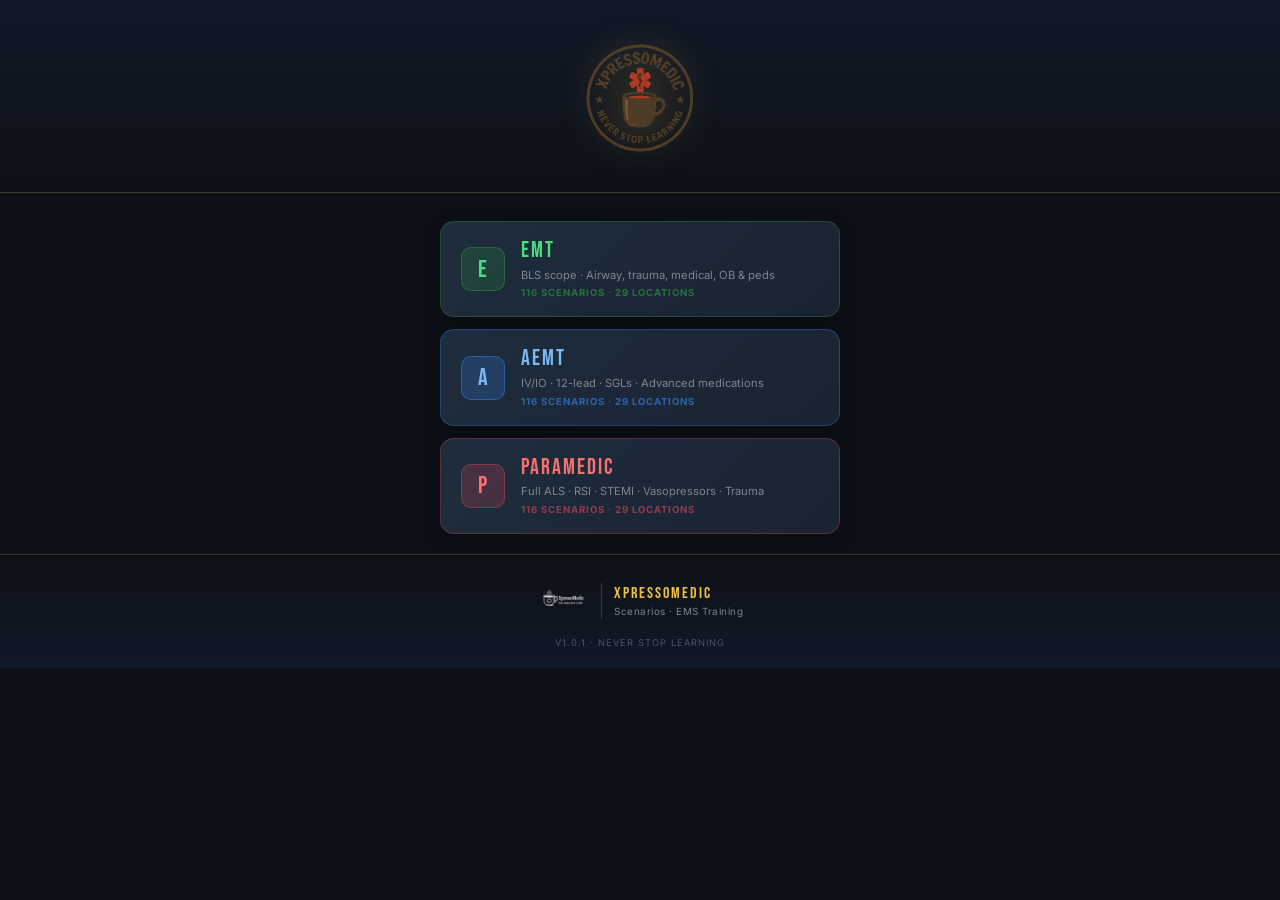
==== commit b1c21953: "v1.0.1 - new schema, 29 locations, 116 scenarios all three levels" ====
--- a/index.html
+++ b/index.html
@@ -1,5 +1,5 @@
 <!DOCTYPE html>
-<html lang="en" data-theme="dark">
+<html lang="en">
 <head>
   <meta charset="UTF-8"/>
   <meta name="viewport" content="width=device-width, initial-scale=1.0, viewport-fit=cover"/>
@@ -7,35 +7,29 @@
   <meta name="apple-mobile-web-app-status-bar-style" content="black-translucent"/>
   <title>XpressoMedic Scenarios</title>
   <link rel="stylesheet" href="css/style.css"/>
-  <script>
-    // Apply saved theme before paint to avoid flash
-    (function() {
-      const saved = localStorage.getItem('xm-theme') ||
-        (window.matchMedia('(prefers-color-scheme: light)').matches ? 'light' : 'dark');
-      document.documentElement.setAttribute('data-theme', saved);
-    })();
-  </script>
   <style>
     /* ── HOME SCREEN OVERRIDES ── */
     * { box-sizing: border-box; margin: 0; padding: 0; }
 
+    html, body {
+      overflow-y: auto !important;
+      height: auto !important;
+    }
+
     body {
       font-family: 'Inter', -apple-system, BlinkMacSystemFont, sans-serif;
-      background: var(--bg);
-      color: var(--text);
+      background: #0d1117;
+      color: #e6edf3;
       min-height: 100vh;
       min-height: -webkit-fill-available;
       display: flex;
       flex-direction: column;
       overflow-x: hidden;
-      overflow-y: auto;
-      -webkit-overflow-scrolling: touch;
-      transition: background 0.25s, color 0.25s;
     }
 
     /* HEADER */
     .home-header {
-      background: linear-gradient(180deg, var(--surface) 0%, var(--bg) 100%);
+      background: linear-gradient(180deg, #111827 0%, #0d1117 100%);
       border-bottom: 1px solid rgba(240,192,64,0.2);
       padding: calc(env(safe-area-inset-top, 0px) + 28px) 24px 24px;
       display: flex;
@@ -43,27 +37,7 @@
       align-items: center;
       gap: 0;
       flex-shrink: 0;
-      position: relative;
-    }
-
-    .theme-toggle-home {
-      position: absolute;
-      top: calc(env(safe-area-inset-top, 0px) + 16px);
-      right: 16px;
-      background: none;
-      border: 1px solid var(--border);
-      color: var(--muted);
-      font-size: 1.1rem;
-      width: 36px;
-      height: 36px;
-      border-radius: 50%;
-      cursor: pointer;
-      display: flex;
-      align-items: center;
-      justify-content: center;
-      transition: all 0.2s;
-    }
-    .theme-toggle-home:active { background: rgba(128,128,128,0.15); }
+    }
 
     .header-logo {
       width: 140px;
@@ -82,25 +56,6 @@
       gap: 0;
     }
 
-    .home-title {
-      font-family: 'Bebas Neue', 'Impact', sans-serif;
-      font-size: 2rem;
-      letter-spacing: 4px;
-      color: var(--gold);
-      text-align: center;
-      margin-bottom: 8px;
-      text-shadow: 0 0 20px rgba(240,192,64,0.2);
-    }
-
-    .home-subtitle {
-      font-size: 0.78rem;
-      color: var(--muted);
-      text-align: center;
-      line-height: 1.6;
-      margin-bottom: 28px;
-      max-width: 320px;
-    }
-
     /* LEVEL CARDS */
     .level-cards {
       display: flex;
@@ -111,17 +66,17 @@
     }
 
     .level-card {
-      background: linear-gradient(135deg, var(--card), var(--panel));
+      background: linear-gradient(135deg, #1e2d3d, #1a2332);
       border-radius: 14px;
       padding: 18px 20px;
       display: flex;
       align-items: center;
       gap: 16px;
       text-decoration: none;
-      color: var(--text);
+      color: #e6edf3;
       transition: transform 0.15s, box-shadow 0.15s;
       -webkit-tap-highlight-color: transparent;
-      box-shadow: 0 4px 20px rgba(0,0,0,0.2);
+      box-shadow: 0 4px 20px rgba(0,0,0,0.35);
       position: relative;
       overflow: hidden;
     }
@@ -144,22 +99,6 @@
 
     .level-card:active { transform: scale(0.98); }
 
-    /* SVG icon container */
-    .level-svg-icon {
-      width: 44px;
-      height: 44px;
-      flex-shrink: 0;
-      display: flex;
-      align-items: center;
-      justify-content: center;
-      border-radius: 10px;
-    }
-    .level-card.emtb  .level-svg-icon { background: rgba(46,160,67,0.15); }
-    .level-card.aemt  .level-svg-icon { background: rgba(56,139,253,0.15); }
-    .level-card.medic .level-svg-icon { background: rgba(233,69,96,0.15); }
-
-    .level-svg-icon svg { width: 26px; height: 26px; }
-
     .level-info { flex: 1; }
 
     .level-name {
@@ -175,7 +114,7 @@
 
     .level-desc {
       font-size: 0.7rem;
-      color: var(--muted);
+      color: #7d8590;
       line-height: 1.5;
     }
 
@@ -191,9 +130,26 @@
     .level-card.aemt  .level-count { color: #388bfd; }
     .level-card.medic .level-count { color: #e94560; }
 
+    /* LETTER ICONS */
+    .level-letter-icon {
+      width: 44px;
+      height: 44px;
+      flex-shrink: 0;
+      border-radius: 10px;
+      display: flex;
+      align-items: center;
+      justify-content: center;
+      font-family: 'Bebas Neue', 'Impact', sans-serif;
+      font-size: 1.5rem;
+      letter-spacing: 1px;
+    }
+    .emtb-icon  { background: rgba(46,160,67,0.2);  color: #4ade80; border: 1px solid rgba(46,160,67,0.4); }
+    .aemt-icon  { background: rgba(56,139,253,0.2); color: #7ab8f5; border: 1px solid rgba(56,139,253,0.4); }
+    .medic-icon { background: rgba(233,69,96,0.2);  color: #f87171; border: 1px solid rgba(233,69,96,0.4); }
+
     /* FOOTER */
     .home-footer {
-      background: linear-gradient(180deg, var(--bg) 0%, var(--surface) 100%);
+      background: linear-gradient(180deg, #0d1117 0%, #111827 100%);
       border-top: 1px solid rgba(240,192,64,0.15);
       padding: 20px 24px;
       padding-bottom: calc(20px + env(safe-area-inset-bottom, 0px));
@@ -214,15 +170,14 @@
       height: 52px;
       width: auto;
       object-fit: contain;
+      filter: brightness(0) invert(1) drop-shadow(0 1px 4px rgba(0,0,0,0.3));
       opacity: 0.85;
     }
-    [data-theme="dark"]  .footer-logo-img { filter: brightness(0) invert(1) drop-shadow(0 1px 4px rgba(0,0,0,0.3)); }
-    [data-theme="light"] .footer-logo-img { filter: brightness(0) drop-shadow(0 1px 4px rgba(0,0,0,0.15)); opacity: 0.7; }
 
     .footer-divider {
       width: 1px;
       height: 36px;
-      background: var(--border);
+      background: rgba(255,255,255,0.15);
     }
 
     .footer-text-block { text-align: left; }
@@ -231,23 +186,22 @@
       font-family: 'Bebas Neue', sans-serif;
       font-size: 1rem;
       letter-spacing: 2px;
-      color: var(--gold);
+      color: #f0c040;
       line-height: 1;
     }
 
     .footer-sub {
       font-size: 0.62rem;
-      color: var(--muted);
+      color: #7d8590;
       letter-spacing: 0.5px;
       margin-top: 3px;
     }
 
     .footer-version {
       font-size: 0.58rem;
-      color: var(--muted);
+      color: #4a5568;
       letter-spacing: 1px;
       text-transform: uppercase;
-      opacity: 0.6;
     }
   </style>
 </head>
@@ -255,66 +209,40 @@
 
   <!-- HEADER -->
   <div class="home-header">
-    <button class="theme-toggle-home" id="themeToggle" aria-label="Toggle theme">🌙</button>
     <img src="images/xpresso-circle.png" alt="XpressoMedic" class="header-logo"/>
   </div>
 
   <!-- BODY -->
   <div class="home-body">
-
-    <div class="home-title">Big Daddyville</div>
-    <p class="home-subtitle">EMS Training Simulation — Select your certification level to load the appropriate scenarios.</p>
-
     <div class="level-cards">
 
       <!-- EMT -->
       <a class="level-card emtb" href="map.html?level=emtb">
-        <div class="level-svg-icon">
-          <svg viewBox="0 0 24 24" fill="none" xmlns="http://www.w3.org/2000/svg">
-            <!-- Medical cross -->
-            <rect x="9" y="2" width="6" height="20" rx="2" fill="#2ea043"/>
-            <rect x="2" y="9" width="20" height="6" rx="2" fill="#2ea043"/>
-          </svg>
-        </div>
+        <div class="level-letter-icon emtb-icon">E</div>
         <div class="level-info">
           <div class="level-name">EMT</div>
           <div class="level-desc">BLS scope · Airway, trauma, medical, OB &amp; peds</div>
-          <div class="level-count">108 scenarios · 27 locations</div>
+          <div class="level-count">116 scenarios · 29 locations</div>
         </div>
       </a>
 
       <!-- AEMT -->
       <a class="level-card aemt" href="map.html?level=aemt">
-        <div class="level-svg-icon">
-          <svg viewBox="0 0 24 24" fill="none" xmlns="http://www.w3.org/2000/svg">
-            <!-- IV drip bag -->
-            <path d="M12 2C9.8 2 8 3.8 8 6v1H6a1 1 0 000 2h1v1c0 3.9 2.9 7.1 6.7 7.5L13 20h-2a1 1 0 000 2h6a1 1 0 000-2h-2l-.7-2.5C18.1 17.1 21 13.9 21 10V9h1a1 1 0 000-2h-2V6c0-2.2-1.8-4-4-4h-4zm0 2h4c1.1 0 2 .9 2 2v1H10V6c0-1.1.9-2 2-2z" fill="#388bfd"/>
-            <circle cx="12" cy="13" r="1.5" fill="#388bfd"/>
-            <line x1="12" y1="14.5" x2="12" y2="19" stroke="#388bfd" stroke-width="1.5" stroke-linecap="round"/>
-          </svg>
-        </div>
+        <div class="level-letter-icon aemt-icon">A</div>
         <div class="level-info">
           <div class="level-name">AEMT</div>
-          <div class="level-desc">IV/IO · 12-lead · Advanced airways · Cardiac drugs</div>
-          <div class="level-count">108 scenarios · 27 locations</div>
+          <div class="level-desc">IV/IO · 12-lead · SGLs · Advanced medications</div>
+          <div class="level-count">116 scenarios · 29 locations</div>
         </div>
       </a>
 
       <!-- Paramedic -->
       <a class="level-card medic" href="map.html?level=medic">
-        <div class="level-svg-icon">
-          <!-- Star of Life -->
-          <svg viewBox="0 0 24 24" fill="none" xmlns="http://www.w3.org/2000/svg">
-            <path d="M12 2l1.8 3.6L17.5 4l-1 4 4 1-2.8 2.8 2 3.7-4-.5L14 19l-2-3.5L10 19l-1.7-4.5-4 .5 2-3.7L3.5 9l4-1-1-4 3.7 1.6z" fill="#e94560"/>
-            <circle cx="12" cy="11" r="2.5" fill="white"/>
-            <rect x="11.2" y="8" width="1.6" height="6" rx="0.8" fill="#e94560"/>
-            <rect x="9" y="10.2" width="6" height="1.6" rx="0.8" fill="#e94560"/>
-          </svg>
-        </div>
+        <div class="level-letter-icon medic-icon">P</div>
         <div class="level-info">
           <div class="level-name">Paramedic</div>
-          <div class="level-desc">Full ALS · RSI · STEMI · Vasopressors · Critical care</div>
-          <div class="level-count">108 scenarios · 27 locations</div>
+          <div class="level-desc">Full ALS · RSI · STEMI · Vasopressors · Trauma</div>
+          <div class="level-count">116 scenarios · 29 locations</div>
         </div>
       </a>
 
@@ -331,23 +259,8 @@
         <div class="footer-sub">Scenarios · EMS Training</div>
       </div>
     </div>
-    <div class="footer-version">v1.0 · Never Stop Learning.</div>
+    <div class="footer-version">v1.0.1 · Never Stop Learning</div>
   </div>
 
-  <script>
-    const toggle = document.getElementById('themeToggle');
-    function applyTheme(theme) {
-      document.documentElement.setAttribute('data-theme', theme);
-      localStorage.setItem('xm-theme', theme);
-      toggle.textContent = theme === 'dark' ? '☀️' : '🌙';
-    }
-    // Set icon to match current theme
-    const current = document.documentElement.getAttribute('data-theme') || 'dark';
-    toggle.textContent = current === 'dark' ? '☀️' : '🌙';
-    toggle.addEventListener('click', () => {
-      const next = document.documentElement.getAttribute('data-theme') === 'dark' ? 'light' : 'dark';
-      applyTheme(next);
-    });
-  </script>
 </body>
-</html>
+</html>
--- a/css/style.css
+++ b/css/style.css
@@ -670,6 +670,67 @@
 .btn-random { background: linear-gradient(135deg,#1a3a5a,#1e4070); color: var(--gold); border: 1px solid #2a5a8a; }
 .btn-reset  { background: rgba(233,69,96,0.12); color: var(--red); border: 1px solid rgba(233,69,96,0.3); }
 
+
+/* ── PRIMARY SURVEY STRUCTURED ROWS ─────────────────────── */
+.ps-grid {
+  display: flex;
+  flex-direction: column;
+  gap: 6px;
+}
+.ps-row {
+  display: flex;
+  align-items: flex-start;
+  gap: 9px;
+  padding: 7px 10px;
+  background: rgba(255,255,255,0.03);
+  border-radius: 7px;
+  border-left: 3px solid rgba(255,255,255,0.08);
+}
+.ps-icon {
+  font-size: 0.9rem;
+  min-width: 20px;
+  margin-top: 2px;
+}
+.ps-content {
+  display: flex;
+  flex-direction: column;
+  gap: 2px;
+  flex: 1;
+}
+.ps-label {
+  font-size: 0.55rem;
+  font-weight: 700;
+  letter-spacing: 1.2px;
+  text-transform: uppercase;
+  color: var(--muted);
+}
+.ps-value {
+  font-size: 0.76rem;
+  color: #c8d8e8;
+  line-height: 1.5;
+}
+
+/* ── PATIENT PRIORITY BADGE ──────────────────────────────── */
+.priority-badge {
+  display: inline-block;
+  padding: 4px 13px;
+  border-radius: 20px;
+  font-size: 0.62rem;
+  font-weight: 700;
+  letter-spacing: 0.8px;
+  text-transform: uppercase;
+}
+.priority-high {
+  background: rgba(231,76,60,0.15);
+  color: #e74c3c;
+  border: 1px solid rgba(231,76,60,0.35);
+}
+.priority-low {
+  background: rgba(46,160,67,0.15);
+  color: #2ea043;
+  border: 1px solid rgba(46,160,67,0.3);
+}
+
 /* ── RESPONSIVE ──────────────────────────────────────────── */
 @media (max-width: 768px) {
   .map-layout { flex-direction: column; overflow: auto; }
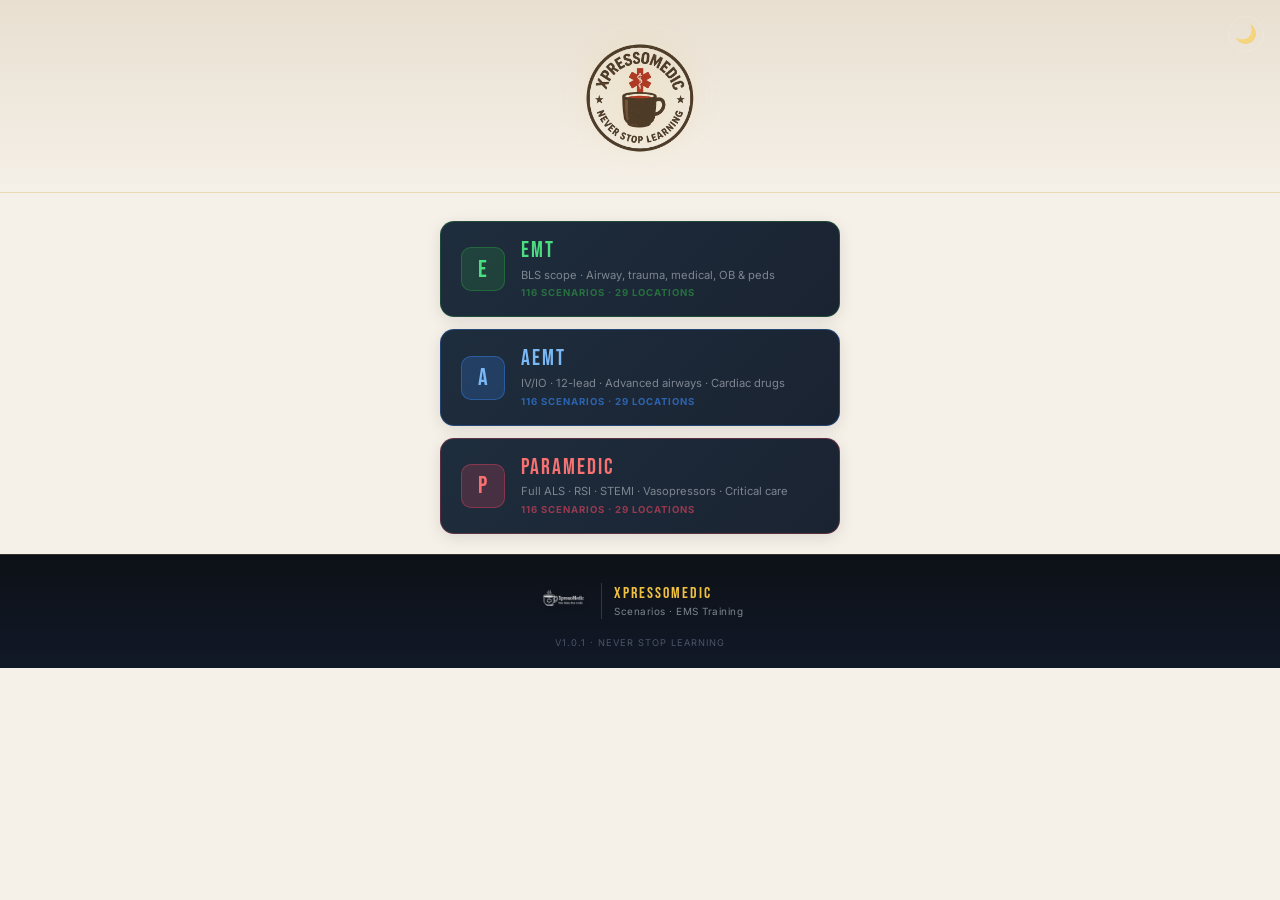
==== commit bb9d7601: "v1.0.1 - clean index" ====
--- a/index.html
+++ b/index.html
@@ -7,6 +7,13 @@
   <meta name="apple-mobile-web-app-status-bar-style" content="black-translucent"/>
   <title>XpressoMedic Scenarios</title>
   <link rel="stylesheet" href="css/style.css"/>
+  <script>
+    (function() {
+      const saved = localStorage.getItem('xm-theme') ||
+        (window.matchMedia('(prefers-color-scheme: light)').matches ? 'light' : 'dark');
+      document.documentElement.setAttribute('data-theme', saved);
+    })();
+  </script>
   <style>
     /* ── HOME SCREEN OVERRIDES ── */
     * { box-sizing: border-box; margin: 0; padding: 0; }
@@ -37,14 +44,39 @@
       align-items: center;
       gap: 0;
       flex-shrink: 0;
-    }
-
+      position: relative;
+    }
+
+    /* Dark mode — invert to white with gold glow */
     .header-logo {
       width: 140px;
       height: 140px;
       object-fit: contain;
-      filter: drop-shadow(0 0 16px rgba(240,192,64,0.25));
-    }
+      filter: brightness(0) invert(1) drop-shadow(0 0 16px rgba(240,192,64,0.35));
+    }
+    /* Light mode — natural colors */
+    [data-theme="light"] .header-logo {
+      filter: drop-shadow(0 0 12px rgba(240,192,64,0.2));
+    }
+
+    /* THEME TOGGLE */
+    .theme-toggle-home {
+      position: absolute;
+      top: calc(env(safe-area-inset-top, 0px) + 16px);
+      right: 16px;
+      background: none;
+      border: 1px solid rgba(255,255,255,0.15);
+      color: rgba(255,255,255,0.5);
+      font-size: 1.1rem;
+      width: 36px;
+      height: 36px;
+      border-radius: 50%;
+      cursor: pointer;
+      display: flex;
+      align-items: center;
+      justify-content: center;
+    }
+    .theme-toggle-home:active { background: rgba(128,128,128,0.15); }
 
     /* BODY */
     .home-body {
@@ -209,6 +241,7 @@
 
   <!-- HEADER -->
   <div class="home-header">
+    <button class="theme-toggle-home" id="themeToggle" aria-label="Toggle theme">☀️</button>
     <img src="images/xpresso-circle.png" alt="XpressoMedic" class="header-logo"/>
   </div>
 
@@ -231,7 +264,7 @@
         <div class="level-letter-icon aemt-icon">A</div>
         <div class="level-info">
           <div class="level-name">AEMT</div>
-          <div class="level-desc">IV/IO · 12-lead · SGLs · Advanced medications</div>
+          <div class="level-desc">IV/IO · 12-lead · Advanced airways · Cardiac drugs</div>
           <div class="level-count">116 scenarios · 29 locations</div>
         </div>
       </a>
@@ -241,7 +274,7 @@
         <div class="level-letter-icon medic-icon">P</div>
         <div class="level-info">
           <div class="level-name">Paramedic</div>
-          <div class="level-desc">Full ALS · RSI · STEMI · Vasopressors · Trauma</div>
+          <div class="level-desc">Full ALS · RSI · STEMI · Vasopressors · Critical care</div>
           <div class="level-count">116 scenarios · 29 locations</div>
         </div>
       </a>
@@ -262,5 +295,21 @@
     <div class="footer-version">v1.0.1 · Never Stop Learning</div>
   </div>
 
+  <script>
+    const toggle = document.getElementById('themeToggle');
+    function applyTheme(theme) {
+      document.documentElement.setAttribute('data-theme', theme);
+      localStorage.setItem('xm-theme', theme);
+      document.body.style.background = theme === 'dark' ? '#0d1117' : '#f5f0e8';
+      document.body.style.color = theme === 'dark' ? '#e6edf3' : '#1c1a16';
+      toggle.textContent = theme === 'dark' ? '☀️' : '🌙';
+    }
+    const current = document.documentElement.getAttribute('data-theme') || 'dark';
+    applyTheme(current);
+    toggle.addEventListener('click', () => {
+      const next = document.documentElement.getAttribute('data-theme') === 'dark' ? 'light' : 'dark';
+      applyTheme(next);
+    });
+  </script>
 </body>
-</html>+</html>
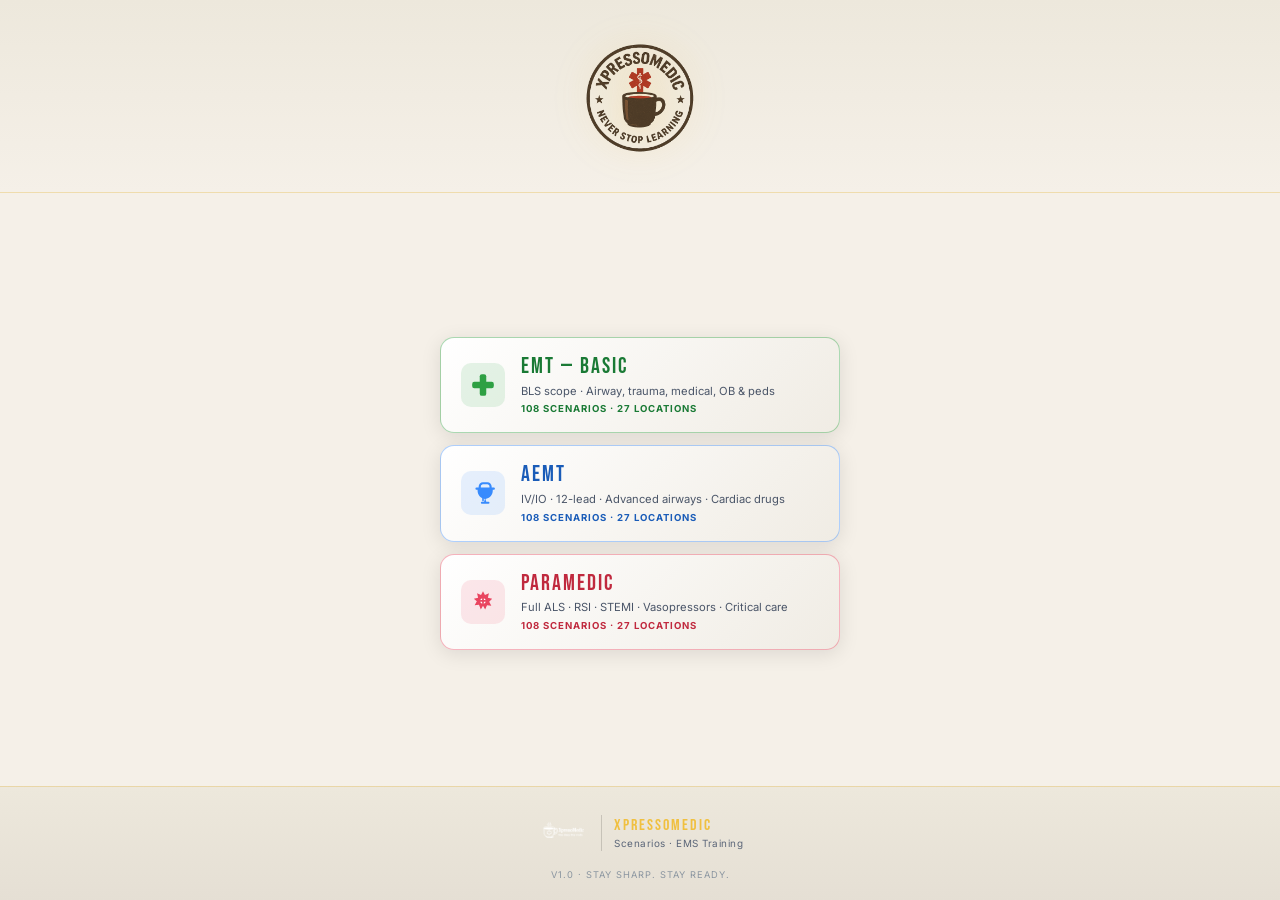
==== commit cf83f998: "v1.0.1 - clean index" ====
--- a/index.html
+++ b/index.html
@@ -4,24 +4,12 @@
   <meta charset="UTF-8"/>
   <meta name="viewport" content="width=device-width, initial-scale=1.0, viewport-fit=cover"/>
   <meta name="apple-mobile-web-app-capable" content="yes"/>
-  <meta name="apple-mobile-web-app-status-bar-style" content="black-translucent"/>
+  <meta name="apple-mobile-web-app-status-bar-style" content="default"/>
   <title>XpressoMedic Scenarios</title>
   <link rel="stylesheet" href="css/style.css"/>
-  <script>
-    (function() {
-      const saved = localStorage.getItem('xm-theme') ||
-        (window.matchMedia('(prefers-color-scheme: light)').matches ? 'light' : 'dark');
-      document.documentElement.setAttribute('data-theme', saved);
-    })();
-  </script>
   <style>
     /* ── HOME SCREEN OVERRIDES ── */
     * { box-sizing: border-box; margin: 0; padding: 0; }
-
-    html, body {
-      overflow-y: auto !important;
-      height: auto !important;
-    }
 
     body {
       font-family: 'Inter', -apple-system, BlinkMacSystemFont, sans-serif;
@@ -44,39 +32,14 @@
       align-items: center;
       gap: 0;
       flex-shrink: 0;
-      position: relative;
-    }
-
-    /* Dark mode — invert to white with gold glow */
+    }
+
     .header-logo {
       width: 140px;
       height: 140px;
       object-fit: contain;
-      filter: brightness(0) invert(1) drop-shadow(0 0 16px rgba(240,192,64,0.35));
-    }
-    /* Light mode — natural colors */
-    [data-theme="light"] .header-logo {
-      filter: drop-shadow(0 0 12px rgba(240,192,64,0.2));
-    }
-
-    /* THEME TOGGLE */
-    .theme-toggle-home {
-      position: absolute;
-      top: calc(env(safe-area-inset-top, 0px) + 16px);
-      right: 16px;
-      background: none;
-      border: 1px solid rgba(255,255,255,0.15);
-      color: rgba(255,255,255,0.5);
-      font-size: 1.1rem;
-      width: 36px;
-      height: 36px;
-      border-radius: 50%;
-      cursor: pointer;
-      display: flex;
-      align-items: center;
-      justify-content: center;
-    }
-    .theme-toggle-home:active { background: rgba(128,128,128,0.15); }
+      filter: drop-shadow(0 0 16px rgba(240,192,64,0.25));
+    }
 
     /* BODY */
     .home-body {
@@ -86,6 +49,25 @@
       align-items: center;
       padding: 28px 20px 20px;
       gap: 0;
+    }
+
+    .home-title {
+      font-family: 'Bebas Neue', 'Impact', sans-serif;
+      font-size: 2rem;
+      letter-spacing: 4px;
+      color: #f0c040;
+      text-align: center;
+      margin-bottom: 8px;
+      text-shadow: 0 0 20px rgba(240,192,64,0.3);
+    }
+
+    .home-subtitle {
+      font-size: 0.78rem;
+      color: #7d8590;
+      text-align: center;
+      line-height: 1.6;
+      margin-bottom: 28px;
+      max-width: 320px;
     }
 
     /* LEVEL CARDS */
@@ -131,6 +113,25 @@
 
     .level-card:active { transform: scale(0.98); }
 
+    /* SVG icon container */
+    .level-svg-icon {
+      width: 44px;
+      height: 44px;
+      flex-shrink: 0;
+      display: flex;
+      align-items: center;
+      justify-content: center;
+      border-radius: 10px;
+    }
+    .level-card.emtb  .level-svg-icon { background: rgba(46,160,67,0.15); }
+    .level-card.aemt  .level-svg-icon { background: rgba(56,139,253,0.15); }
+    .level-card.medic .level-svg-icon { background: rgba(233,69,96,0.15); }
+
+    .level-svg-icon svg {
+      width: 26px;
+      height: 26px;
+    }
+
     .level-info { flex: 1; }
 
     .level-name {
@@ -162,23 +163,6 @@
     .level-card.aemt  .level-count { color: #388bfd; }
     .level-card.medic .level-count { color: #e94560; }
 
-    /* LETTER ICONS */
-    .level-letter-icon {
-      width: 44px;
-      height: 44px;
-      flex-shrink: 0;
-      border-radius: 10px;
-      display: flex;
-      align-items: center;
-      justify-content: center;
-      font-family: 'Bebas Neue', 'Impact', sans-serif;
-      font-size: 1.5rem;
-      letter-spacing: 1px;
-    }
-    .emtb-icon  { background: rgba(46,160,67,0.2);  color: #4ade80; border: 1px solid rgba(46,160,67,0.4); }
-    .aemt-icon  { background: rgba(56,139,253,0.2); color: #7ab8f5; border: 1px solid rgba(56,139,253,0.4); }
-    .medic-icon { background: rgba(233,69,96,0.2);  color: #f87171; border: 1px solid rgba(233,69,96,0.4); }
-
     /* FOOTER */
     .home-footer {
       background: linear-gradient(180deg, #0d1117 0%, #111827 100%);
@@ -235,47 +219,130 @@
       letter-spacing: 1px;
       text-transform: uppercase;
     }
+
+    /* ── LIGHT MODE ── */
+    @media (prefers-color-scheme: light) {
+      body {
+        background: #f5f0e8;
+        color: #1a1a2e;
+      }
+
+      .home-header {
+        background: linear-gradient(180deg, #ede8dc 0%, #f5f0e8 100%);
+        border-bottom-color: rgba(240,192,64,0.3);
+      }
+
+      .home-body {
+        background: #f5f0e8;
+      }
+
+      .home-subtitle {
+        color: #5a6578;
+      }
+
+      .level-card {
+        background: linear-gradient(135deg, #ffffff, #f0ece4);
+        color: #1a1a2e;
+        box-shadow: 0 4px 20px rgba(0,0,0,0.10);
+      }
+
+      .level-card.emtb  { border-color: rgba(46,160,67,0.4); }
+      .level-card.aemt  { border-color: rgba(56,139,253,0.4); }
+      .level-card.medic { border-color: rgba(233,69,96,0.4); }
+
+      .level-card.emtb  .level-svg-icon { background: rgba(46,160,67,0.12); }
+      .level-card.aemt  .level-svg-icon { background: rgba(56,139,253,0.12); }
+      .level-card.medic .level-svg-icon { background: rgba(233,69,96,0.12); }
+
+      .level-card.emtb  .level-name { color: #1a7a35; }
+      .level-card.aemt  .level-name { color: #1a5cb8; }
+      .level-card.medic .level-name { color: #c0293e; }
+
+      .level-desc { color: #4a5568; }
+
+      .level-count { opacity: 1; }
+      .level-card.emtb  .level-count { color: #1a7a35; }
+      .level-card.aemt  .level-count { color: #1a5cb8; }
+      .level-card.medic .level-count { color: #c0293e; }
+
+      .home-footer {
+        background: linear-gradient(180deg, #ede8dc 0%, #e5dfd4 100%);
+        border-top-color: rgba(240,192,64,0.3);
+      }
+
+      .footer-logo-img {
+        filter: none;
+        opacity: 1;
+      }
+
+      .footer-divider { background: rgba(0,0,0,0.15); }
+
+      .footer-sub { color: #5a6578; }
+
+      .footer-version { color: #8a95a0; }
+    }
   </style>
 </head>
 <body>
 
   <!-- HEADER -->
   <div class="home-header">
-    <button class="theme-toggle-home" id="themeToggle" aria-label="Toggle theme">☀️</button>
     <img src="images/xpresso-circle.png" alt="XpressoMedic" class="header-logo"/>
   </div>
 
   <!-- BODY -->
   <div class="home-body">
+
     <div class="level-cards">
 
-      <!-- EMT -->
+      <!-- EMT-Basic -->
       <a class="level-card emtb" href="map.html?level=emtb">
-        <div class="level-letter-icon emtb-icon">E</div>
+        <div class="level-svg-icon">
+          <svg viewBox="0 0 24 24" fill="none" xmlns="http://www.w3.org/2000/svg">
+            <!-- Medical cross -->
+            <rect x="9" y="2" width="6" height="20" rx="2" fill="#2ea043"/>
+            <rect x="2" y="9" width="20" height="6" rx="2" fill="#2ea043"/>
+          </svg>
+        </div>
         <div class="level-info">
-          <div class="level-name">EMT</div>
+          <div class="level-name">EMT — Basic</div>
           <div class="level-desc">BLS scope · Airway, trauma, medical, OB &amp; peds</div>
-          <div class="level-count">116 scenarios · 29 locations</div>
+          <div class="level-count">108 scenarios · 27 locations</div>
         </div>
       </a>
 
       <!-- AEMT -->
       <a class="level-card aemt" href="map.html?level=aemt">
-        <div class="level-letter-icon aemt-icon">A</div>
+        <div class="level-svg-icon">
+          <svg viewBox="0 0 24 24" fill="none" xmlns="http://www.w3.org/2000/svg">
+            <!-- IV drip bag -->
+            <path d="M12 2C9.8 2 8 3.8 8 6v1H6a1 1 0 000 2h1v1c0 3.9 2.9 7.1 6.7 7.5L13 20h-2a1 1 0 000 2h6a1 1 0 000-2h-2l-.7-2.5C18.1 17.1 21 13.9 21 10V9h1a1 1 0 000-2h-2V6c0-2.2-1.8-4-4-4h-4zm0 2h4c1.1 0 2 .9 2 2v1H10V6c0-1.1.9-2 2-2z" fill="#388bfd"/>
+            <circle cx="12" cy="13" r="1.5" fill="#388bfd"/>
+            <line x1="12" y1="14.5" x2="12" y2="19" stroke="#388bfd" stroke-width="1.5" stroke-linecap="round"/>
+          </svg>
+        </div>
         <div class="level-info">
           <div class="level-name">AEMT</div>
           <div class="level-desc">IV/IO · 12-lead · Advanced airways · Cardiac drugs</div>
-          <div class="level-count">116 scenarios · 29 locations</div>
+          <div class="level-count">108 scenarios · 27 locations</div>
         </div>
       </a>
 
       <!-- Paramedic -->
       <a class="level-card medic" href="map.html?level=medic">
-        <div class="level-letter-icon medic-icon">P</div>
+        <div class="level-svg-icon">
+          <!-- Star of Life -->
+          <svg viewBox="0 0 24 24" fill="none" xmlns="http://www.w3.org/2000/svg">
+            <path d="M12 2l1.8 3.6L17.5 4l-1 4 4 1-2.8 2.8 2 3.7-4-.5L14 19l-2-3.5L10 19l-1.7-4.5-4 .5 2-3.7L3.5 9l4-1-1-4 3.7 1.6z" fill="#e94560"/>
+            <circle cx="12" cy="11" r="2.5" fill="white"/>
+            <rect x="11.2" y="8" width="1.6" height="6" rx="0.8" fill="#e94560"/>
+            <rect x="9" y="10.2" width="6" height="1.6" rx="0.8" fill="#e94560"/>
+          </svg>
+        </div>
         <div class="level-info">
           <div class="level-name">Paramedic</div>
           <div class="level-desc">Full ALS · RSI · STEMI · Vasopressors · Critical care</div>
-          <div class="level-count">116 scenarios · 29 locations</div>
+          <div class="level-count">108 scenarios · 27 locations</div>
         </div>
       </a>
 
@@ -292,24 +359,8 @@
         <div class="footer-sub">Scenarios · EMS Training</div>
       </div>
     </div>
-    <div class="footer-version">v1.0.1 · Never Stop Learning</div>
+    <div class="footer-version">v1.0 · Stay Sharp. Stay Ready.</div>
   </div>
 
-  <script>
-    const toggle = document.getElementById('themeToggle');
-    function applyTheme(theme) {
-      document.documentElement.setAttribute('data-theme', theme);
-      localStorage.setItem('xm-theme', theme);
-      document.body.style.background = theme === 'dark' ? '#0d1117' : '#f5f0e8';
-      document.body.style.color = theme === 'dark' ? '#e6edf3' : '#1c1a16';
-      toggle.textContent = theme === 'dark' ? '☀️' : '🌙';
-    }
-    const current = document.documentElement.getAttribute('data-theme') || 'dark';
-    applyTheme(current);
-    toggle.addEventListener('click', () => {
-      const next = document.documentElement.getAttribute('data-theme') === 'dark' ? 'light' : 'dark';
-      applyTheme(next);
-    });
-  </script>
 </body>
 </html>
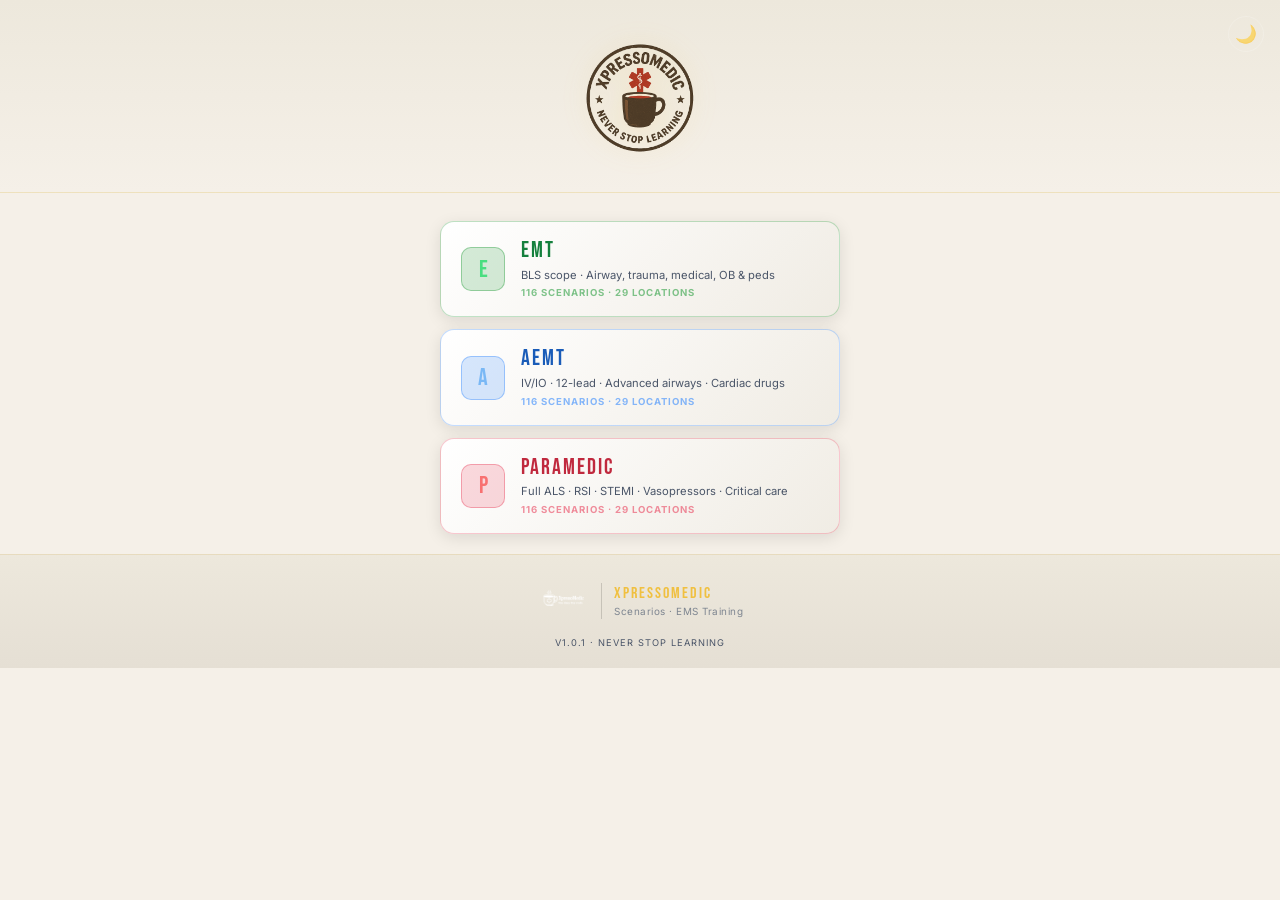
==== commit 2895acbd: "v1.0.1 - final index" ====
--- a/index.html
+++ b/index.html
@@ -4,13 +4,19 @@
   <meta charset="UTF-8"/>
   <meta name="viewport" content="width=device-width, initial-scale=1.0, viewport-fit=cover"/>
   <meta name="apple-mobile-web-app-capable" content="yes"/>
-  <meta name="apple-mobile-web-app-status-bar-style" content="default"/>
+  <meta name="apple-mobile-web-app-status-bar-style" content="black-translucent"/>
   <title>XpressoMedic Scenarios</title>
   <link rel="stylesheet" href="css/style.css"/>
+  <script>
+    (function() {
+      const saved = localStorage.getItem('xm-theme') ||
+        (window.matchMedia('(prefers-color-scheme: light)').matches ? 'light' : 'dark');
+      document.documentElement.setAttribute('data-theme', saved);
+    })();
+  </script>
   <style>
-    /* ── HOME SCREEN OVERRIDES ── */
     * { box-sizing: border-box; margin: 0; padding: 0; }
-
+    html, body { overflow-y: auto !important; height: auto !important; }
     body {
       font-family: 'Inter', -apple-system, BlinkMacSystemFont, sans-serif;
       background: #0d1117;
@@ -21,8 +27,7 @@
       flex-direction: column;
       overflow-x: hidden;
     }
-
-    /* HEADER */
+    [data-theme="light"] body { background: #f5f0e8; color: #1c1a16; }
     .home-header {
       background: linear-gradient(180deg, #111827 0%, #0d1117 100%);
       border-bottom: 1px solid rgba(240,192,64,0.2);
@@ -30,47 +35,41 @@
       display: flex;
       flex-direction: column;
       align-items: center;
-      gap: 0;
       flex-shrink: 0;
-    }
-
+      position: relative;
+    }
+    [data-theme="light"] .home-header { background: linear-gradient(180deg, #ede8dc 0%, #f5f0e8 100%); }
     .header-logo {
       width: 140px;
       height: 140px;
       object-fit: contain;
-      filter: drop-shadow(0 0 16px rgba(240,192,64,0.25));
-    }
-
-    /* BODY */
+      filter: brightness(0) invert(1) drop-shadow(0 0 16px rgba(240,192,64,0.35));
+    }
+    [data-theme="light"] .header-logo { filter: drop-shadow(0 0 12px rgba(240,192,64,0.2)); }
+    .theme-toggle-home {
+      position: absolute;
+      top: calc(env(safe-area-inset-top, 0px) + 16px);
+      right: 16px;
+      background: none;
+      border: 1px solid rgba(255,255,255,0.2);
+      color: rgba(255,255,255,0.6);
+      font-size: 1.1rem;
+      width: 36px;
+      height: 36px;
+      border-radius: 50%;
+      cursor: pointer;
+      display: flex;
+      align-items: center;
+      justify-content: center;
+    }
+    .theme-toggle-home:active { background: rgba(128,128,128,0.15); }
     .home-body {
       flex: 1;
       display: flex;
       flex-direction: column;
       align-items: center;
       padding: 28px 20px 20px;
-      gap: 0;
-    }
-
-    .home-title {
-      font-family: 'Bebas Neue', 'Impact', sans-serif;
-      font-size: 2rem;
-      letter-spacing: 4px;
-      color: #f0c040;
-      text-align: center;
-      margin-bottom: 8px;
-      text-shadow: 0 0 20px rgba(240,192,64,0.3);
-    }
-
-    .home-subtitle {
-      font-size: 0.78rem;
-      color: #7d8590;
-      text-align: center;
-      line-height: 1.6;
-      margin-bottom: 28px;
-      max-width: 320px;
-    }
-
-    /* LEVEL CARDS */
+    }
     .level-cards {
       display: flex;
       flex-direction: column;
@@ -78,7 +77,6 @@
       width: 100%;
       max-width: 400px;
     }
-
     .level-card {
       background: linear-gradient(135deg, #1e2d3d, #1a2332);
       border-radius: 14px;
@@ -88,13 +86,13 @@
       gap: 16px;
       text-decoration: none;
       color: #e6edf3;
-      transition: transform 0.15s, box-shadow 0.15s;
+      transition: transform 0.15s;
       -webkit-tap-highlight-color: transparent;
       box-shadow: 0 4px 20px rgba(0,0,0,0.35);
       position: relative;
       overflow: hidden;
     }
-
+    [data-theme="light"] .level-card { background: linear-gradient(135deg, #ffffff, #f0ece4); color: #1c1a16; box-shadow: 0 4px 16px rgba(0,0,0,0.1); }
     .level-card::before {
       content: '';
       position: absolute;
@@ -102,38 +100,14 @@
       width: 4px;
       border-radius: 14px 0 0 14px;
     }
-
     .level-card.emtb  { border: 1px solid rgba(46,160,67,0.3); }
     .level-card.aemt  { border: 1px solid rgba(56,139,253,0.3); }
     .level-card.medic { border: 1px solid rgba(233,69,96,0.3); }
-
     .level-card.emtb::before  { background: #2ea043; }
     .level-card.aemt::before  { background: #388bfd; }
     .level-card.medic::before { background: #e94560; }
-
     .level-card:active { transform: scale(0.98); }
-
-    /* SVG icon container */
-    .level-svg-icon {
-      width: 44px;
-      height: 44px;
-      flex-shrink: 0;
-      display: flex;
-      align-items: center;
-      justify-content: center;
-      border-radius: 10px;
-    }
-    .level-card.emtb  .level-svg-icon { background: rgba(46,160,67,0.15); }
-    .level-card.aemt  .level-svg-icon { background: rgba(56,139,253,0.15); }
-    .level-card.medic .level-svg-icon { background: rgba(233,69,96,0.15); }
-
-    .level-svg-icon svg {
-      width: 26px;
-      height: 26px;
-    }
-
     .level-info { flex: 1; }
-
     .level-name {
       font-family: 'Bebas Neue', 'Impact', sans-serif;
       font-size: 1.35rem;
@@ -144,44 +118,41 @@
     .level-card.emtb  .level-name { color: #4ade80; }
     .level-card.aemt  .level-name { color: #7ab8f5; }
     .level-card.medic .level-name { color: #f87171; }
-
-    .level-desc {
-      font-size: 0.7rem;
-      color: #7d8590;
-      line-height: 1.5;
-    }
-
-    .level-count {
-      font-size: 0.6rem;
-      font-weight: 700;
-      letter-spacing: 1px;
-      text-transform: uppercase;
-      margin-top: 4px;
-      opacity: 0.6;
-    }
+    [data-theme="light"] .level-card.emtb  .level-name { color: #15803d; }
+    [data-theme="light"] .level-card.aemt  .level-name { color: #1a5cb8; }
+    [data-theme="light"] .level-card.medic .level-name { color: #c0293e; }
+    .level-desc { font-size: 0.7rem; color: #7d8590; line-height: 1.5; }
+    [data-theme="light"] .level-desc { color: #4a5568; }
+    .level-count { font-size: 0.6rem; font-weight: 700; letter-spacing: 1px; text-transform: uppercase; margin-top: 4px; opacity: 0.6; }
     .level-card.emtb  .level-count { color: #2ea043; }
     .level-card.aemt  .level-count { color: #388bfd; }
     .level-card.medic .level-count { color: #e94560; }
-
-    /* FOOTER */
+    .level-letter-icon {
+      width: 44px;
+      height: 44px;
+      flex-shrink: 0;
+      border-radius: 10px;
+      display: flex;
+      align-items: center;
+      justify-content: center;
+      font-family: 'Bebas Neue', 'Impact', sans-serif;
+      font-size: 1.5rem;
+    }
+    .emtb-icon  { background: rgba(46,160,67,0.2);  color: #4ade80; border: 1px solid rgba(46,160,67,0.4); }
+    .aemt-icon  { background: rgba(56,139,253,0.2); color: #7ab8f5; border: 1px solid rgba(56,139,253,0.4); }
+    .medic-icon { background: rgba(233,69,96,0.2);  color: #f87171; border: 1px solid rgba(233,69,96,0.4); }
     .home-footer {
       background: linear-gradient(180deg, #0d1117 0%, #111827 100%);
       border-top: 1px solid rgba(240,192,64,0.15);
-      padding: 20px 24px;
-      padding-bottom: calc(20px + env(safe-area-inset-bottom, 0px));
+      padding: 20px 24px calc(20px + env(safe-area-inset-bottom, 0px));
       display: flex;
       flex-direction: column;
       align-items: center;
       gap: 10px;
       flex-shrink: 0;
     }
-
-    .footer-logo-row {
-      display: flex;
-      align-items: center;
-      gap: 12px;
-    }
-
+    [data-theme="light"] .home-footer { background: linear-gradient(180deg, #ede8dc 0%, #e5dfd4 100%); }
+    .footer-logo-row { display: flex; align-items: center; gap: 12px; }
     .footer-logo-img {
       height: 52px;
       width: auto;
@@ -189,167 +160,55 @@
       filter: brightness(0) invert(1) drop-shadow(0 1px 4px rgba(0,0,0,0.3));
       opacity: 0.85;
     }
-
-    .footer-divider {
-      width: 1px;
-      height: 36px;
-      background: rgba(255,255,255,0.15);
-    }
-
+    [data-theme="light"] .footer-logo-img { filter: none; opacity: 1; }
+    .footer-divider { width: 1px; height: 36px; background: rgba(255,255,255,0.15); }
+    [data-theme="light"] .footer-divider { background: rgba(0,0,0,0.15); }
     .footer-text-block { text-align: left; }
-
-    .footer-brand {
-      font-family: 'Bebas Neue', sans-serif;
-      font-size: 1rem;
-      letter-spacing: 2px;
-      color: #f0c040;
-      line-height: 1;
-    }
-
-    .footer-sub {
-      font-size: 0.62rem;
-      color: #7d8590;
-      letter-spacing: 0.5px;
-      margin-top: 3px;
-    }
-
-    .footer-version {
-      font-size: 0.58rem;
-      color: #4a5568;
-      letter-spacing: 1px;
-      text-transform: uppercase;
-    }
-
-    /* ── LIGHT MODE ── */
-    @media (prefers-color-scheme: light) {
-      body {
-        background: #f5f0e8;
-        color: #1a1a2e;
-      }
-
-      .home-header {
-        background: linear-gradient(180deg, #ede8dc 0%, #f5f0e8 100%);
-        border-bottom-color: rgba(240,192,64,0.3);
-      }
-
-      .home-body {
-        background: #f5f0e8;
-      }
-
-      .home-subtitle {
-        color: #5a6578;
-      }
-
-      .level-card {
-        background: linear-gradient(135deg, #ffffff, #f0ece4);
-        color: #1a1a2e;
-        box-shadow: 0 4px 20px rgba(0,0,0,0.10);
-      }
-
-      .level-card.emtb  { border-color: rgba(46,160,67,0.4); }
-      .level-card.aemt  { border-color: rgba(56,139,253,0.4); }
-      .level-card.medic { border-color: rgba(233,69,96,0.4); }
-
-      .level-card.emtb  .level-svg-icon { background: rgba(46,160,67,0.12); }
-      .level-card.aemt  .level-svg-icon { background: rgba(56,139,253,0.12); }
-      .level-card.medic .level-svg-icon { background: rgba(233,69,96,0.12); }
-
-      .level-card.emtb  .level-name { color: #1a7a35; }
-      .level-card.aemt  .level-name { color: #1a5cb8; }
-      .level-card.medic .level-name { color: #c0293e; }
-
-      .level-desc { color: #4a5568; }
-
-      .level-count { opacity: 1; }
-      .level-card.emtb  .level-count { color: #1a7a35; }
-      .level-card.aemt  .level-count { color: #1a5cb8; }
-      .level-card.medic .level-count { color: #c0293e; }
-
-      .home-footer {
-        background: linear-gradient(180deg, #ede8dc 0%, #e5dfd4 100%);
-        border-top-color: rgba(240,192,64,0.3);
-      }
-
-      .footer-logo-img {
-        filter: none;
-        opacity: 1;
-      }
-
-      .footer-divider { background: rgba(0,0,0,0.15); }
-
-      .footer-sub { color: #5a6578; }
-
-      .footer-version { color: #8a95a0; }
-    }
+    .footer-brand { font-family: 'Bebas Neue', sans-serif; font-size: 1rem; letter-spacing: 2px; color: #f0c040; line-height: 1; }
+    .footer-sub { font-size: 0.62rem; color: #7d8590; letter-spacing: 0.5px; margin-top: 3px; }
+    .footer-version { font-size: 0.58rem; color: #4a5568; letter-spacing: 1px; text-transform: uppercase; }
   </style>
 </head>
 <body>
 
-  <!-- HEADER -->
   <div class="home-header">
+    <button class="theme-toggle-home" id="themeToggle" aria-label="Toggle theme">☀️</button>
     <img src="images/xpresso-circle.png" alt="XpressoMedic" class="header-logo"/>
   </div>
 
-  <!-- BODY -->
   <div class="home-body">
-
     <div class="level-cards">
 
-      <!-- EMT-Basic -->
       <a class="level-card emtb" href="map.html?level=emtb">
-        <div class="level-svg-icon">
-          <svg viewBox="0 0 24 24" fill="none" xmlns="http://www.w3.org/2000/svg">
-            <!-- Medical cross -->
-            <rect x="9" y="2" width="6" height="20" rx="2" fill="#2ea043"/>
-            <rect x="2" y="9" width="20" height="6" rx="2" fill="#2ea043"/>
-          </svg>
-        </div>
+        <div class="level-letter-icon emtb-icon">E</div>
         <div class="level-info">
-          <div class="level-name">EMT — Basic</div>
+          <div class="level-name">EMT</div>
           <div class="level-desc">BLS scope · Airway, trauma, medical, OB &amp; peds</div>
-          <div class="level-count">108 scenarios · 27 locations</div>
+          <div class="level-count">116 scenarios · 29 locations</div>
         </div>
       </a>
 
-      <!-- AEMT -->
       <a class="level-card aemt" href="map.html?level=aemt">
-        <div class="level-svg-icon">
-          <svg viewBox="0 0 24 24" fill="none" xmlns="http://www.w3.org/2000/svg">
-            <!-- IV drip bag -->
-            <path d="M12 2C9.8 2 8 3.8 8 6v1H6a1 1 0 000 2h1v1c0 3.9 2.9 7.1 6.7 7.5L13 20h-2a1 1 0 000 2h6a1 1 0 000-2h-2l-.7-2.5C18.1 17.1 21 13.9 21 10V9h1a1 1 0 000-2h-2V6c0-2.2-1.8-4-4-4h-4zm0 2h4c1.1 0 2 .9 2 2v1H10V6c0-1.1.9-2 2-2z" fill="#388bfd"/>
-            <circle cx="12" cy="13" r="1.5" fill="#388bfd"/>
-            <line x1="12" y1="14.5" x2="12" y2="19" stroke="#388bfd" stroke-width="1.5" stroke-linecap="round"/>
-          </svg>
-        </div>
+        <div class="level-letter-icon aemt-icon">A</div>
         <div class="level-info">
           <div class="level-name">AEMT</div>
           <div class="level-desc">IV/IO · 12-lead · Advanced airways · Cardiac drugs</div>
-          <div class="level-count">108 scenarios · 27 locations</div>
+          <div class="level-count">116 scenarios · 29 locations</div>
         </div>
       </a>
 
-      <!-- Paramedic -->
       <a class="level-card medic" href="map.html?level=medic">
-        <div class="level-svg-icon">
-          <!-- Star of Life -->
-          <svg viewBox="0 0 24 24" fill="none" xmlns="http://www.w3.org/2000/svg">
-            <path d="M12 2l1.8 3.6L17.5 4l-1 4 4 1-2.8 2.8 2 3.7-4-.5L14 19l-2-3.5L10 19l-1.7-4.5-4 .5 2-3.7L3.5 9l4-1-1-4 3.7 1.6z" fill="#e94560"/>
-            <circle cx="12" cy="11" r="2.5" fill="white"/>
-            <rect x="11.2" y="8" width="1.6" height="6" rx="0.8" fill="#e94560"/>
-            <rect x="9" y="10.2" width="6" height="1.6" rx="0.8" fill="#e94560"/>
-          </svg>
-        </div>
+        <div class="level-letter-icon medic-icon">P</div>
         <div class="level-info">
           <div class="level-name">Paramedic</div>
           <div class="level-desc">Full ALS · RSI · STEMI · Vasopressors · Critical care</div>
-          <div class="level-count">108 scenarios · 27 locations</div>
+          <div class="level-count">116 scenarios · 29 locations</div>
         </div>
       </a>
 
     </div>
   </div>
 
-  <!-- FOOTER -->
   <div class="home-footer">
     <div class="footer-logo-row">
       <img src="images/xpresso-white.png" alt="XpressoMedic" class="footer-logo-img"/>
@@ -359,8 +218,22 @@
         <div class="footer-sub">Scenarios · EMS Training</div>
       </div>
     </div>
-    <div class="footer-version">v1.0 · Stay Sharp. Stay Ready.</div>
+    <div class="footer-version">v1.0.1 · Never Stop Learning</div>
   </div>
 
+  <script>
+    const toggle = document.getElementById('themeToggle');
+    function applyTheme(theme) {
+      document.documentElement.setAttribute('data-theme', theme);
+      localStorage.setItem('xm-theme', theme);
+      toggle.textContent = theme === 'dark' ? '☀️' : '🌙';
+    }
+    const current = document.documentElement.getAttribute('data-theme') || 'dark';
+    applyTheme(current);
+    toggle.addEventListener('click', () => {
+      const next = document.documentElement.getAttribute('data-theme') === 'dark' ? 'light' : 'dark';
+      applyTheme(next);
+    });
+  </script>
 </body>
 </html>
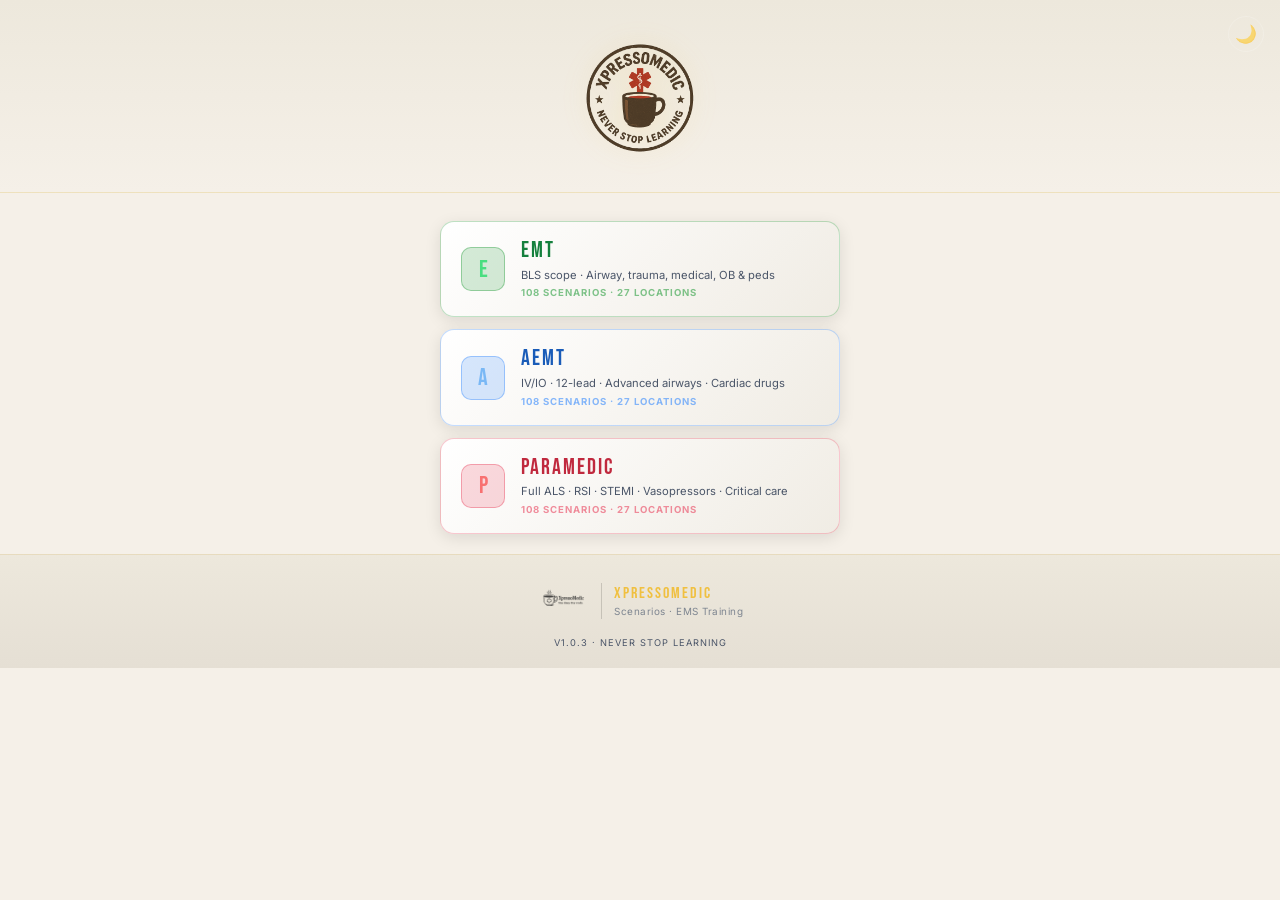
==== commit b6289d96: "v1.0.3 — scenario files, map, index" ====
--- a/index.html
+++ b/index.html
@@ -160,7 +160,7 @@
       filter: brightness(0) invert(1) drop-shadow(0 1px 4px rgba(0,0,0,0.3));
       opacity: 0.85;
     }
-    [data-theme="light"] .footer-logo-img { filter: none; opacity: 1; }
+    [data-theme="light"] .footer-logo-img { filter: brightness(0) invert(0.15); opacity: 0.85; }
     .footer-divider { width: 1px; height: 36px; background: rgba(255,255,255,0.15); }
     [data-theme="light"] .footer-divider { background: rgba(0,0,0,0.15); }
     .footer-text-block { text-align: left; }
@@ -184,7 +184,7 @@
         <div class="level-info">
           <div class="level-name">EMT</div>
           <div class="level-desc">BLS scope · Airway, trauma, medical, OB &amp; peds</div>
-          <div class="level-count">116 scenarios · 29 locations</div>
+          <div class="level-count">108 scenarios · 27 locations</div>
         </div>
       </a>
 
@@ -193,7 +193,7 @@
         <div class="level-info">
           <div class="level-name">AEMT</div>
           <div class="level-desc">IV/IO · 12-lead · Advanced airways · Cardiac drugs</div>
-          <div class="level-count">116 scenarios · 29 locations</div>
+          <div class="level-count">108 scenarios · 27 locations</div>
         </div>
       </a>
 
@@ -202,7 +202,7 @@
         <div class="level-info">
           <div class="level-name">Paramedic</div>
           <div class="level-desc">Full ALS · RSI · STEMI · Vasopressors · Critical care</div>
-          <div class="level-count">116 scenarios · 29 locations</div>
+          <div class="level-count">108 scenarios · 27 locations</div>
         </div>
       </a>
 
@@ -218,7 +218,7 @@
         <div class="footer-sub">Scenarios · EMS Training</div>
       </div>
     </div>
-    <div class="footer-version">v1.0.1 · Never Stop Learning</div>
+    <div class="footer-version">v1.0.3 · Never Stop Learning</div>
   </div>
 
   <script>
--- a/css/style.css
+++ b/css/style.css
@@ -116,6 +116,18 @@
   background: var(--bg);
 }
 
+/* Light mode content text overrides */
+[data-theme="light"] .content-text    { color: #3a3530; }
+[data-theme="light"] .content-value   { color: #1c1a16; }
+[data-theme="light"] .content-label   { color: #6b6560; }
+[data-theme="light"] .ps-value        { color: #2a2520; }
+[data-theme="light"] .ps-label        { color: #6b6560; }
+[data-theme="light"] .ps-row          { background: rgba(0,0,0,0.04); border-left-color: rgba(0,0,0,0.12); }
+[data-theme="light"] .tp-text         { color: #2a5a2a; }
+[data-theme="light"] .reveal-btn-label { color: #1c1a16; }
+[data-theme="light"] .reveal-btn-sub  { color: #6b6560; }
+[data-theme="light"] .priority-question { color: #4b5563; border-color: rgba(75,85,99,0.4); background: rgba(75,85,99,0.08); }
+
 /* ── THEME TOGGLE BUTTON ─────────────────────────────────── */
 .theme-toggle {
   background: none;
@@ -730,6 +742,11 @@
   color: #2ea043;
   border: 1px solid rgba(46,160,67,0.3);
 }
+.priority-question {
+  background: rgba(107,114,128,0.12);
+  color: #6b7280;
+  border: 1px solid rgba(107,114,128,0.3);
+}
 
 /* ── RESPONSIVE ──────────────────────────────────────────── */
 @media (max-width: 768px) {
